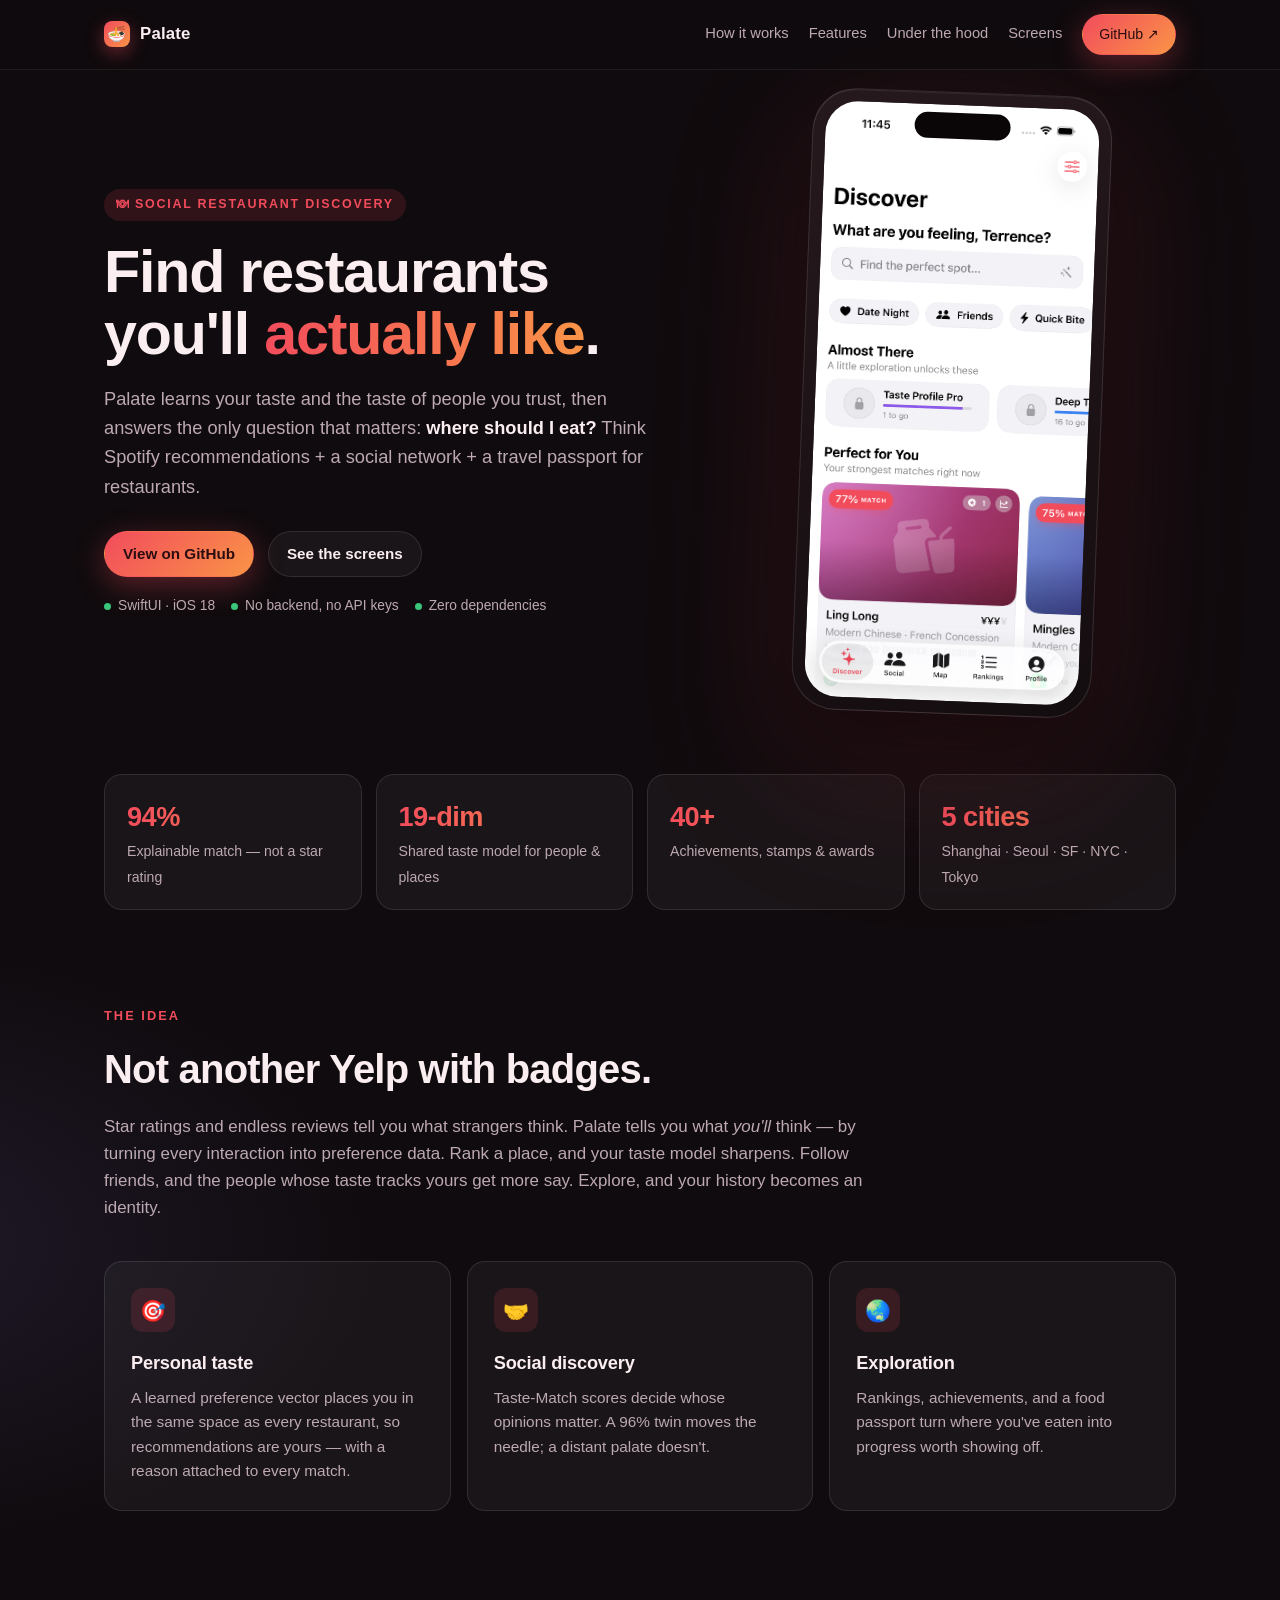
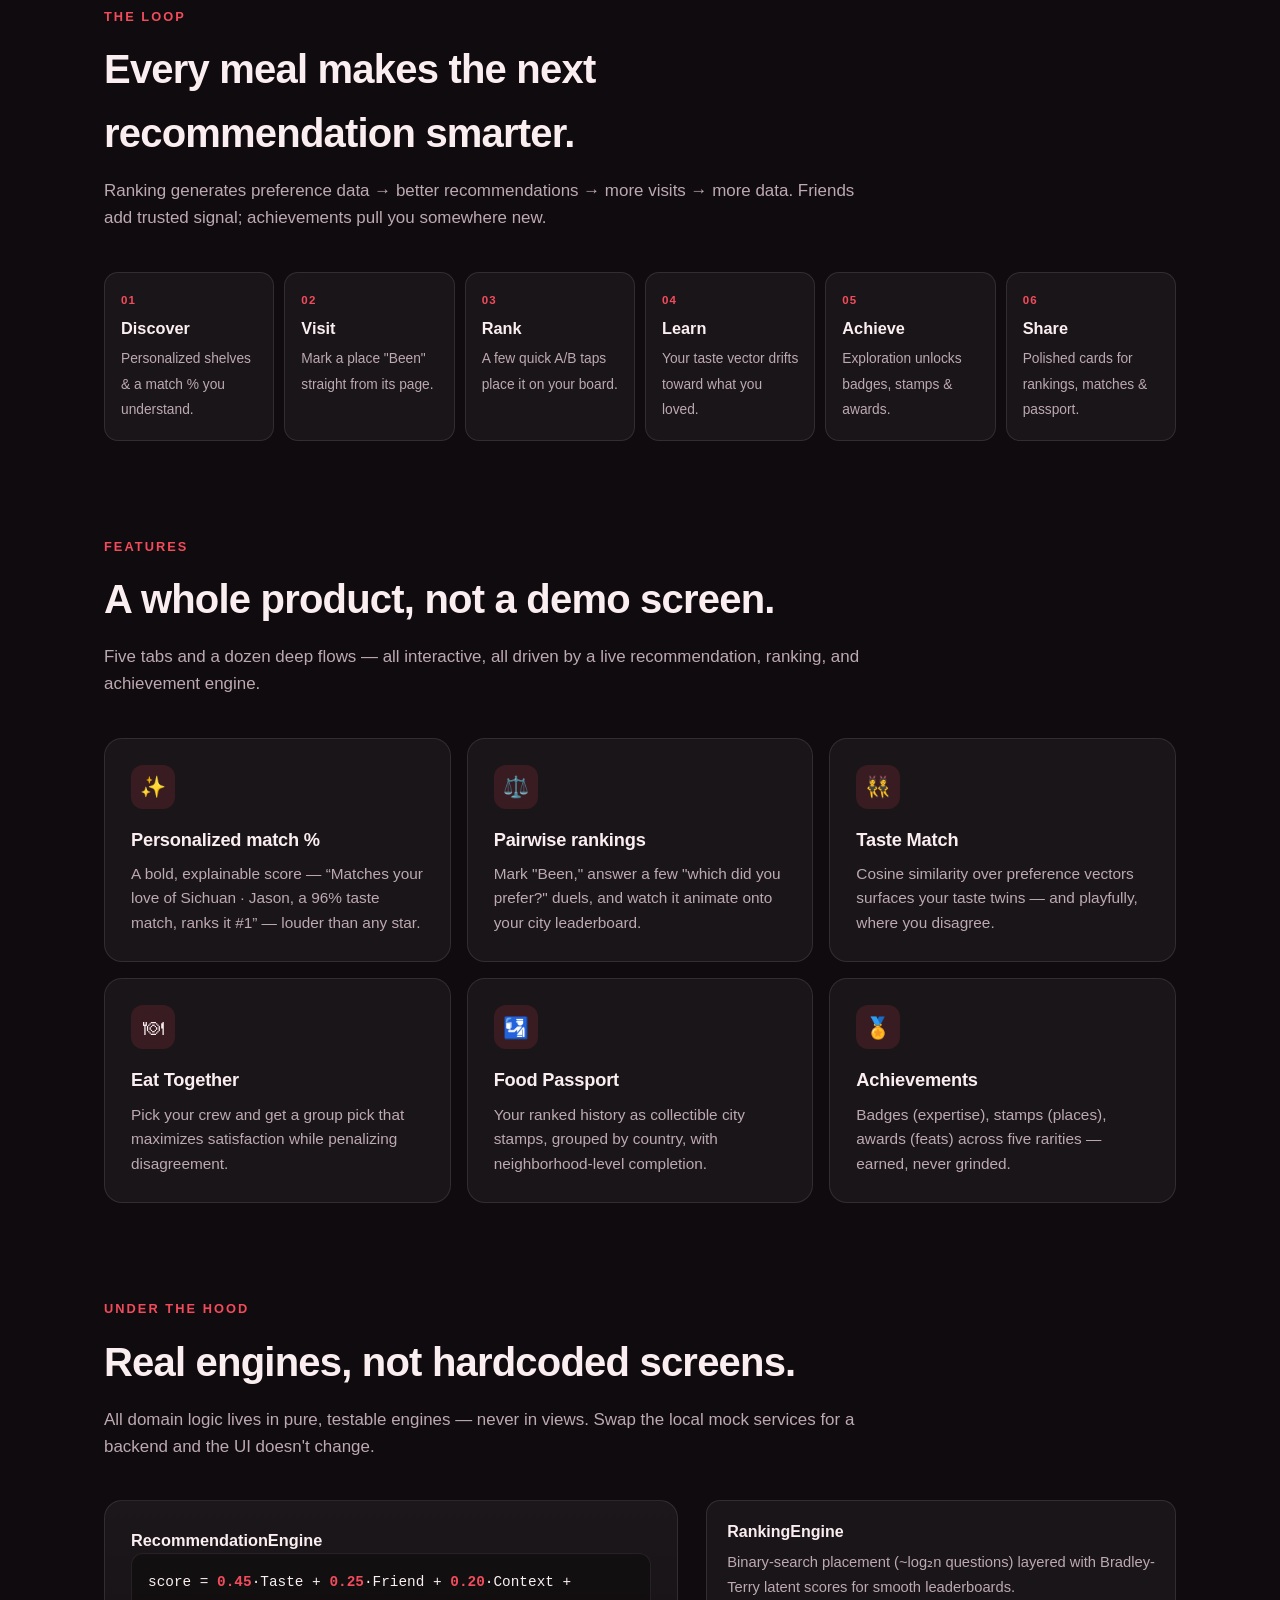
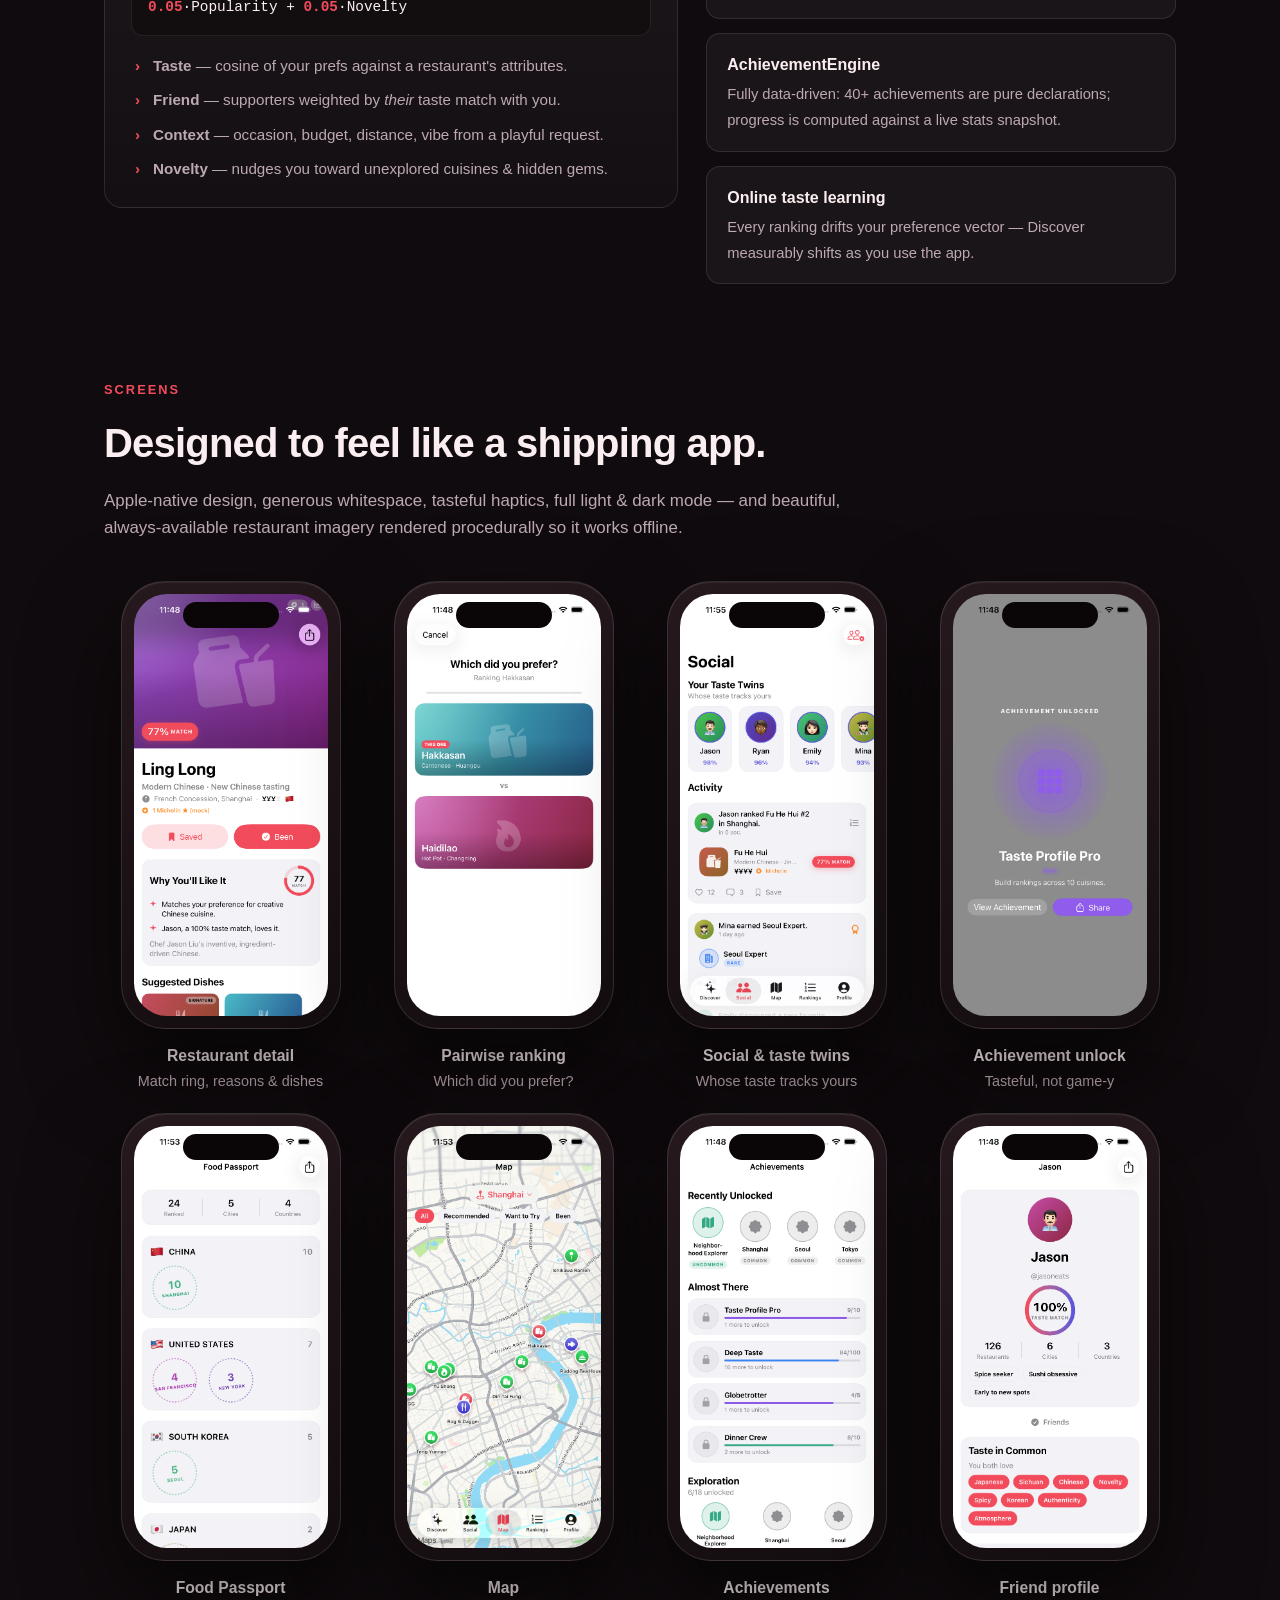
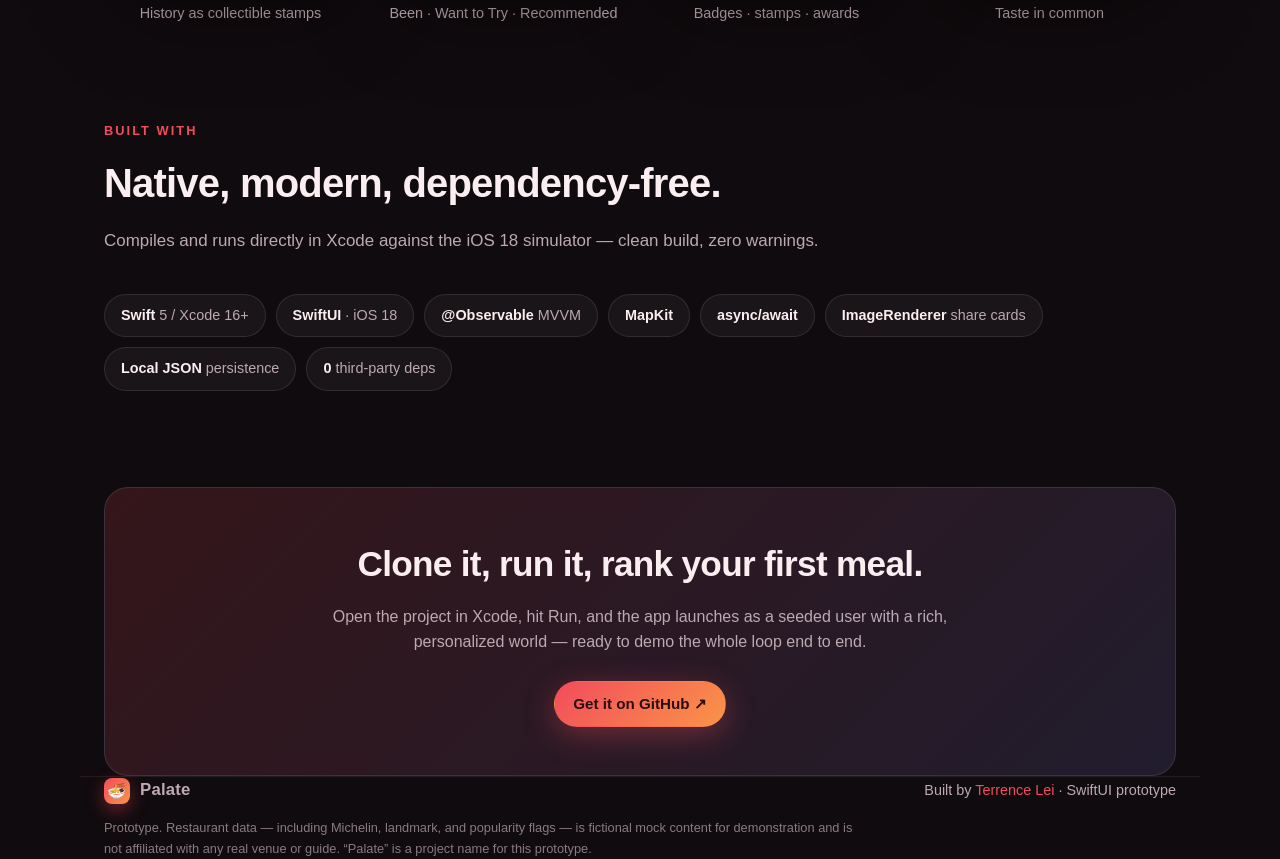
==== docs/index.html @ 813391b5 "Palate — social restaurant discovery prototype (SwiftUI, iOS 18) Personalized match %, pairwise rank" ====
<!DOCTYPE html>
<html lang="en">
<head>
<meta charset="utf-8">
<meta name="viewport" content="width=device-width, initial-scale=1">
<title>Palate — find restaurants you'll actually like</title>
<meta name="description" content="A social restaurant-discovery app that learns your taste. Personalized match %, pairwise rankings, taste-matching between friends, group recommendations, achievements, and a food passport. SwiftUI, iOS 18, no backend.">
<meta property="og:title" content="Palate — find restaurants you'll actually like">
<meta property="og:description" content="Spotify recommendations + a social network + a travel passport for restaurants. Personalized match %, pairwise rankings, taste-match, and a food passport. SwiftUI · iOS 18.">
<meta property="og:type" content="website">
<meta property="og:image" content="https://terrencelei.github.io/Palate/assets/screens/discover.png">
<meta name="twitter:card" content="summary_large_image">
<link rel="icon" href="data:image/svg+xml,<svg xmlns='http://www.w3.org/2000/svg' viewBox='0 0 100 100'><text y='.9em' font-size='90'>🍜</text></svg>">
<style>
  :root{
    --bg:#100b0e;
    --bg2:#181017;
    --panel:rgba(255,255,255,.045);
    --panel-edge:rgba(255,255,255,.10);
    --ink:#fbeef0;
    --muted:#bda9b1;
    --coral:#f24c5c;
    --coral-soft:rgba(242,76,92,.14);
    --saffron:#fa9447;
    --indigo:#8b88f2;
    --green:#3ac57a;
    --radius:18px;
    --maxw:1120px;
    --nav-clearance:92px;
    --hero-top-gap:150px;
  }
  *{box-sizing:border-box;margin:0;padding:0}
  html{scroll-behavior:smooth}
  body{
    font-family:-apple-system,BlinkMacSystemFont,"Segoe UI",Roboto,Inter,Helvetica,Arial,sans-serif;
    background:
      radial-gradient(1100px 520px at 78% -12%, rgba(242,76,92,.14), transparent 60%),
      radial-gradient(900px 520px at -12% 22%, rgba(139,136,242,.12), transparent 60%),
      var(--bg);
    color:var(--ink);
    line-height:1.6;
    padding-top:var(--nav-clearance);
    -webkit-font-smoothing:antialiased;
  }
  a{color:inherit;text-decoration:none}
  .wrap{max-width:var(--maxw);margin:0 auto;padding:0 24px}

  /* ── nav ─────────────────────────────────────────── */
  nav{
    position:fixed;top:0;left:0;right:0;z-index:100;
    background:rgba(16,11,14,.66);
    backdrop-filter:blur(14px);-webkit-backdrop-filter:blur(14px);
    border-bottom:1px solid rgba(255,255,255,.07);
  }
  .nav-inner{max-width:var(--maxw);margin:0 auto;padding:14px 24px;display:flex;align-items:center;gap:22px}
  .logo{font-weight:800;letter-spacing:.2px;display:flex;align-items:center;gap:10px;font-size:1.05rem}
  .logo .mark{width:26px;height:26px;border-radius:8px;display:grid;place-items:center;
    background:linear-gradient(135deg,var(--coral),var(--saffron));box-shadow:0 6px 18px rgba(242,76,92,.4);font-size:.95rem}
  .nav-links{display:flex;gap:20px;margin-left:auto;align-items:center}
  .nav-links a{color:var(--muted);font-size:.92rem;font-weight:500;transition:color .2s}
  .nav-links a:hover{color:var(--ink)}
  .btn{
    display:inline-flex;align-items:center;gap:8px;
    padding:10px 18px;border-radius:999px;font-weight:600;font-size:.95rem;
    border:1px solid var(--panel-edge);transition:transform .15s ease, background .2s, border-color .2s;
  }
  .btn:hover{transform:translateY(-1px)}
  .btn.primary{background:linear-gradient(135deg,var(--coral),var(--saffron));color:#2a0d10;border-color:transparent;box-shadow:0 8px 30px rgba(242,76,92,.35)}
  .btn.ghost{background:var(--panel)}
  .btn.ghost:hover{border-color:rgba(255,255,255,.24)}
  .nav-links .btn{padding:8px 16px;font-size:.88rem}
  @media(max-width:720px){.nav-links a.hide-sm{display:none}}

  /* ── hero ────────────────────────────────────────── */
  header{padding:var(--hero-top-gap) 0 30px}
  .hero{display:grid;grid-template-columns:1.05fr .82fr;gap:52px;align-items:center}
  .eyebrow{display:inline-flex;align-items:center;gap:8px;color:var(--coral);font-weight:700;
    font-size:.78rem;letter-spacing:.14em;text-transform:uppercase;
    background:var(--coral-soft);padding:6px 12px;border-radius:999px}
  h1{font-size:clamp(2.3rem,5.2vw,3.7rem);line-height:1.06;letter-spacing:-.02em;margin:20px 0 18px;font-weight:800}
  h1 .grad{background:linear-gradient(90deg,var(--coral),var(--saffron));-webkit-background-clip:text;background-clip:text;color:transparent}
  .lede{color:var(--muted);font-size:1.14rem;max-width:34em}
  .lede b{color:var(--ink);font-weight:600}
  .hero-cta{display:flex;gap:14px;margin-top:30px;flex-wrap:wrap}
  .hero-note{margin-top:18px;color:var(--muted);font-size:.86rem;display:flex;gap:16px;flex-wrap:wrap}
  .hero-note span{display:inline-flex;align-items:center;gap:7px}
  .hero-note i{width:7px;height:7px;border-radius:50%;background:var(--green);display:inline-block}

  /* ── device frame ────────────────────────────────── */
  .device{
    position:relative;width:100%;max-width:300px;margin:0 auto;
    border-radius:44px;padding:12px;
    background:linear-gradient(160deg,#26191d,#140d10);
    border:1px solid rgba(255,255,255,.12);
    box-shadow:0 40px 90px rgba(0,0,0,.55), inset 0 1px 0 rgba(255,255,255,.06);
  }
  .device::before{content:"";position:absolute;top:20px;left:50%;transform:translateX(-50%);
    width:96px;height:26px;background:#0a0608;border-radius:999px;z-index:3}
  .device img{display:block;width:100%;border-radius:33px}
  .device.tilt{transform:rotate(2.2deg)}
  .hero-device{filter:drop-shadow(0 30px 60px rgba(242,76,92,.18))}

  /* ── stats strip ─────────────────────────────────── */
  .stats{margin:60px 0 0}
  .stats-grid{display:grid;grid-template-columns:repeat(auto-fit,minmax(190px,1fr));gap:14px}
  .stat{background:var(--panel);border:1px solid var(--panel-edge);border-radius:var(--radius);padding:20px 22px}
  .stat b{display:block;font-size:1.7rem;letter-spacing:-.02em;
    background:linear-gradient(90deg,var(--coral),var(--saffron));-webkit-background-clip:text;background-clip:text;color:transparent}
  .stat span{color:var(--muted);font-size:.88rem}

  /* ── sections ────────────────────────────────────── */
  section{padding:96px 0 0;scroll-margin-top:calc(var(--nav-clearance) + 16px)}
  .sec-head{max-width:48em;margin-bottom:40px}
  .sec-head .tag{color:var(--coral);font-weight:700;font-size:.8rem;letter-spacing:.16em;text-transform:uppercase}
  .sec-head h2{font-size:clamp(1.7rem,3.4vw,2.5rem);letter-spacing:-.02em;margin:10px 0 12px;font-weight:800}
  .sec-head p{color:var(--muted);font-size:1.06rem}

  .cards{display:grid;grid-template-columns:repeat(3,1fr);gap:16px}
  .card{background:var(--panel);border:1px solid var(--panel-edge);border-radius:var(--radius);
    padding:26px;transition:transform .2s ease,border-color .2s}
  .card:hover{transform:translateY(-3px);border-color:rgba(242,76,92,.38)}
  .card .ic{width:44px;height:44px;border-radius:12px;display:grid;place-items:center;font-size:1.3rem;
    background:var(--coral-soft);margin-bottom:16px}
  .card h3{font-size:1.14rem;margin-bottom:8px;letter-spacing:-.01em}
  .card p{color:var(--muted);font-size:.96rem}
  @media(max-width:860px){.cards{grid-template-columns:1fr}}

  /* ── loop / how it works ─────────────────────────── */
  .loop{display:flex;flex-wrap:wrap;gap:10px;align-items:stretch}
  .loop-step{flex:1 1 140px;background:var(--panel);border:1px solid var(--panel-edge);
    border-radius:14px;padding:18px 16px;position:relative}
  .loop-step .n{font-size:.72rem;color:var(--coral);font-weight:800;letter-spacing:.1em}
  .loop-step b{display:block;margin:6px 0 4px;font-size:1.02rem}
  .loop-step span{color:var(--muted);font-size:.86rem}

  /* ── engine explainer ────────────────────────────── */
  .engine{display:grid;grid-template-columns:1.1fr .9fr;gap:28px;align-items:start}
  @media(max-width:860px){.engine{grid-template-columns:1fr}}
  .formula{background:linear-gradient(180deg,rgba(255,255,255,.05),rgba(255,255,255,.02));
    border:1px solid var(--panel-edge);border-radius:var(--radius);padding:26px;font-size:1.02rem}
  .formula code{display:block;font-family:ui-monospace,SFMono-Regular,Menlo,monospace;
    color:var(--ink);background:rgba(0,0,0,.28);border:1px solid rgba(255,255,255,.08);
    border-radius:12px;padding:16px;line-height:1.7;font-size:.9rem;overflow-x:auto}
  .formula code .w{color:var(--coral);font-weight:700}
  .formula ul{list-style:none;margin-top:18px;display:grid;gap:10px}
  .formula li{color:var(--muted);font-size:.95rem;padding-left:22px;position:relative}
  .formula li::before{content:"›";position:absolute;left:4px;color:var(--coral);font-weight:800}
  .engine-side{display:grid;gap:14px}
  .mini{background:var(--panel);border:1px solid var(--panel-edge);border-radius:14px;padding:18px 20px}
  .mini b{display:block;margin-bottom:4px}
  .mini span{color:var(--muted);font-size:.92rem}

  /* ── screens gallery ─────────────────────────────── */
  .gallery{display:grid;grid-template-columns:repeat(4,1fr);gap:20px}
  @media(max-width:980px){.gallery{grid-template-columns:repeat(2,1fr)}}
  @media(max-width:520px){.gallery{grid-template-columns:1fr}}
  .shot{text-align:center}
  .shot .device{max-width:220px}
  .shot p{margin-top:14px;color:var(--muted);font-size:.9rem}
  .shot p b{color:var(--ink);display:block;font-size:.98rem;margin-bottom:2px}

  /* ── tech strip ──────────────────────────────────── */
  .tech{display:flex;flex-wrap:wrap;gap:10px;margin-top:8px}
  .chip{background:var(--panel);border:1px solid var(--panel-edge);border-radius:999px;
    padding:9px 16px;font-size:.9rem;color:var(--muted)}
  .chip b{color:var(--ink);font-weight:600}

  /* ── cta band ────────────────────────────────────── */
  .band{margin:96px 0 0;background:linear-gradient(135deg,rgba(242,76,92,.16),rgba(139,136,242,.14));
    border:1px solid var(--panel-edge);border-radius:24px;padding:48px 40px;text-align:center}
  .band h2{font-size:clamp(1.6rem,3vw,2.2rem);letter-spacing:-.02em;margin-bottom:12px}
  .band p{color:var(--muted);max-width:40em;margin:0 auto 26px}

  footer{margin-top:80px;padding:40px 0 60px;border-top:1px solid rgba(255,255,255,.07);color:var(--muted);font-size:.9rem}
  .foot-inner{display:flex;justify-content:space-between;gap:20px;flex-wrap:wrap;align-items:center}
  .disclaimer{margin-top:14px;font-size:.8rem;color:#8a7a81;max-width:60em}

  @media(max-width:860px){
    .hero{grid-template-columns:1fr;gap:36px}
    .hero-device{order:-1}
    :root{--hero-top-gap:120px}
  }
</style>
</head>
<body>

<nav>
  <div class="nav-inner">
    <div class="logo"><span class="mark">🍜</span> Palate</div>
    <div class="nav-links">
      <a href="#how" class="hide-sm">How it works</a>
      <a href="#features" class="hide-sm">Features</a>
      <a href="#engine" class="hide-sm">Under the hood</a>
      <a href="#screens" class="hide-sm">Screens</a>
      <a class="btn primary" href="https://github.com/terrencelei/Palate">GitHub ↗</a>
    </div>
  </div>
</nav>

<header class="wrap">
  <div class="hero">
    <div>
      <span class="eyebrow">🍽 Social restaurant discovery</span>
      <h1>Find restaurants you'll <span class="grad">actually like</span>.</h1>
      <p class="lede">Palate learns your taste and the taste of people you trust, then answers the only question that matters: <b>where should I eat?</b> Think Spotify recommendations + a social network + a travel passport for restaurants.</p>
      <div class="hero-cta">
        <a class="btn primary" href="https://github.com/terrencelei/Palate">View on GitHub</a>
        <a class="btn ghost" href="#screens">See the screens</a>
      </div>
      <div class="hero-note">
        <span><i></i> SwiftUI · iOS 18</span>
        <span><i></i> No backend, no API keys</span>
        <span><i></i> Zero dependencies</span>
      </div>
    </div>
    <div class="hero-device">
      <div class="device tilt"><img src="assets/screens/discover.png" alt="Palate Discover screen showing personalized restaurant recommendations with match percentages"></div>
    </div>
  </div>

  <div class="stats">
    <div class="stats-grid">
      <div class="stat"><b>94%</b><span>Explainable match — not a star rating</span></div>
      <div class="stat"><b>19-dim</b><span>Shared taste model for people &amp; places</span></div>
      <div class="stat"><b>40+</b><span>Achievements, stamps &amp; awards</span></div>
      <div class="stat"><b>5 cities</b><span>Shanghai · Seoul · SF · NYC · Tokyo</span></div>
    </div>
  </div>
</header>

<main class="wrap">

  <!-- PROBLEM -->
  <section id="idea">
    <div class="sec-head">
      <div class="tag">The idea</div>
      <h2>Not another Yelp with badges.</h2>
      <p>Star ratings and endless reviews tell you what strangers think. Palate tells you what <em>you'll</em> think — by turning every interaction into preference data. Rank a place, and your taste model sharpens. Follow friends, and the people whose taste tracks yours get more say. Explore, and your history becomes an identity.</p>
    </div>
    <div class="cards">
      <div class="card">
        <div class="ic">🎯</div><h3>Personal taste</h3>
        <p>A learned preference vector places you in the same space as every restaurant, so recommendations are yours — with a reason attached to every match.</p>
      </div>
      <div class="card">
        <div class="ic">🤝</div><h3>Social discovery</h3>
        <p>Taste-Match scores decide whose opinions matter. A 96% twin moves the needle; a distant palate doesn't.</p>
      </div>
      <div class="card">
        <div class="ic">🌏</div><h3>Exploration</h3>
        <p>Rankings, achievements, and a food passport turn where you've eaten into progress worth showing off.</p>
      </div>
    </div>
  </section>

  <!-- HOW IT WORKS -->
  <section id="how">
    <div class="sec-head">
      <div class="tag">The loop</div>
      <h2>Every meal makes the next recommendation smarter.</h2>
      <p>Ranking generates preference data → better recommendations → more visits → more data. Friends add trusted signal; achievements pull you somewhere new.</p>
    </div>
    <div class="loop">
      <div class="loop-step"><div class="n">01</div><b>Discover</b><span>Personalized shelves &amp; a match % you understand.</span></div>
      <div class="loop-step"><div class="n">02</div><b>Visit</b><span>Mark a place "Been" straight from its page.</span></div>
      <div class="loop-step"><div class="n">03</div><b>Rank</b><span>A few quick A/B taps place it on your board.</span></div>
      <div class="loop-step"><div class="n">04</div><b>Learn</b><span>Your taste vector drifts toward what you loved.</span></div>
      <div class="loop-step"><div class="n">05</div><b>Achieve</b><span>Exploration unlocks badges, stamps &amp; awards.</span></div>
      <div class="loop-step"><div class="n">06</div><b>Share</b><span>Polished cards for rankings, matches &amp; passport.</span></div>
    </div>
  </section>

  <!-- FEATURES -->
  <section id="features">
    <div class="sec-head">
      <div class="tag">Features</div>
      <h2>A whole product, not a demo screen.</h2>
      <p>Five tabs and a dozen deep flows — all interactive, all driven by a live recommendation, ranking, and achievement engine.</p>
    </div>
    <div class="cards">
      <div class="card"><div class="ic">✨</div><h3>Personalized match %</h3><p>A bold, explainable score — “Matches your love of Sichuan · Jason, a 96% taste match, ranks it #1” — louder than any star.</p></div>
      <div class="card"><div class="ic">⚖️</div><h3>Pairwise rankings</h3><p>Mark "Been," answer a few "which did you prefer?" duels, and watch it animate onto your city leaderboard.</p></div>
      <div class="card"><div class="ic">👯</div><h3>Taste Match</h3><p>Cosine similarity over preference vectors surfaces your taste twins — and playfully, where you disagree.</p></div>
      <div class="card"><div class="ic">🍽</div><h3>Eat Together</h3><p>Pick your crew and get a group pick that maximizes satisfaction while penalizing disagreement.</p></div>
      <div class="card"><div class="ic">🛂</div><h3>Food Passport</h3><p>Your ranked history as collectible city stamps, grouped by country, with neighborhood-level completion.</p></div>
      <div class="card"><div class="ic">🏅</div><h3>Achievements</h3><p>Badges (expertise), stamps (places), awards (feats) across five rarities — earned, never grinded.</p></div>
    </div>
  </section>

  <!-- ENGINE -->
  <section id="engine">
    <div class="sec-head">
      <div class="tag">Under the hood</div>
      <h2>Real engines, not hardcoded screens.</h2>
      <p>All domain logic lives in pure, testable engines — never in views. Swap the local mock services for a backend and the UI doesn't change.</p>
    </div>
    <div class="engine">
      <div class="formula">
        <strong>RecommendationEngine</strong>
        <code>score = <span class="w">0.45</span>·Taste + <span class="w">0.25</span>·Friend
      + <span class="w">0.20</span>·Context + <span class="w">0.05</span>·Popularity
      + <span class="w">0.05</span>·Novelty</code>
        <ul>
          <li><b>Taste</b> — cosine of your prefs against a restaurant's attributes.</li>
          <li><b>Friend</b> — supporters weighted by <em>their</em> taste match with you.</li>
          <li><b>Context</b> — occasion, budget, distance, vibe from a playful request.</li>
          <li><b>Novelty</b> — nudges you toward unexplored cuisines &amp; hidden gems.</li>
        </ul>
      </div>
      <div class="engine-side">
        <div class="mini"><b>RankingEngine</b><span>Binary-search placement (~log₂n questions) layered with Bradley-Terry latent scores for smooth leaderboards.</span></div>
        <div class="mini"><b>AchievementEngine</b><span>Fully data-driven: 40+ achievements are pure declarations; progress is computed against a live stats snapshot.</span></div>
        <div class="mini"><b>Online taste learning</b><span>Every ranking drifts your preference vector — Discover measurably shifts as you use the app.</span></div>
      </div>
    </div>
  </section>

  <!-- SCREENS -->
  <section id="screens">
    <div class="sec-head">
      <div class="tag">Screens</div>
      <h2>Designed to feel like a shipping app.</h2>
      <p>Apple-native design, generous whitespace, tasteful haptics, full light &amp; dark mode — and beautiful, always-available restaurant imagery rendered procedurally so it works offline.</p>
    </div>
    <div class="gallery">
      <div class="shot"><div class="device"><img src="assets/screens/detail.png" alt="Restaurant detail page"></div><p><b>Restaurant detail</b>Match ring, reasons &amp; dishes</p></div>
      <div class="shot"><div class="device"><img src="assets/screens/ranking.png" alt="Pairwise ranking flow"></div><p><b>Pairwise ranking</b>Which did you prefer?</p></div>
      <div class="shot"><div class="device"><img src="assets/screens/social.png" alt="Social feed with taste twins"></div><p><b>Social &amp; taste twins</b>Whose taste tracks yours</p></div>
      <div class="shot"><div class="device"><img src="assets/screens/unlock.png" alt="Achievement unlock celebration"></div><p><b>Achievement unlock</b>Tasteful, not game-y</p></div>
      <div class="shot"><div class="device"><img src="assets/screens/passport.png" alt="Food passport"></div><p><b>Food Passport</b>History as collectible stamps</p></div>
      <div class="shot"><div class="device"><img src="assets/screens/map.png" alt="Map of restaurants"></div><p><b>Map</b>Been · Want to Try · Recommended</p></div>
      <div class="shot"><div class="device"><img src="assets/screens/achievements.png" alt="Achievements screen"></div><p><b>Achievements</b>Badges · stamps · awards</p></div>
      <div class="shot"><div class="device"><img src="assets/screens/friend.png" alt="Friend profile"></div><p><b>Friend profile</b>Taste in common</p></div>
    </div>
  </section>

  <!-- TECH -->
  <section id="tech">
    <div class="sec-head">
      <div class="tag">Built with</div>
      <h2>Native, modern, dependency-free.</h2>
      <p>Compiles and runs directly in Xcode against the iOS 18 simulator — clean build, zero warnings.</p>
    </div>
    <div class="tech">
      <span class="chip"><b>Swift</b> 5 / Xcode 16+</span>
      <span class="chip"><b>SwiftUI</b> · iOS 18</span>
      <span class="chip"><b>@Observable</b> MVVM</span>
      <span class="chip"><b>MapKit</b></span>
      <span class="chip"><b>async/await</b></span>
      <span class="chip"><b>ImageRenderer</b> share cards</span>
      <span class="chip"><b>Local JSON</b> persistence</span>
      <span class="chip"><b>0</b> third-party deps</span>
    </div>
  </section>

  <div class="band">
    <h2>Clone it, run it, rank your first meal.</h2>
    <p>Open the project in Xcode, hit Run, and the app launches as a seeded user with a rich, personalized world — ready to demo the whole loop end to end.</p>
    <a class="btn primary" href="https://github.com/terrencelei/Palate">Get it on GitHub ↗</a>
  </div>
</main>

<footer class="wrap">
  <div class="foot-inner">
    <div class="logo"><span class="mark">🍜</span> Palate</div>
    <div>Built by <a href="https://github.com/terrencelei" style="color:var(--coral)">Terrence Lei</a> · SwiftUI prototype</div>
  </div>
  <p class="disclaimer">Prototype. Restaurant data — including Michelin, landmark, and popularity flags — is fictional mock content for demonstration and is not affiliated with any real venue or guide. “Palate” is a project name for this prototype.</p>
</footer>

</body>
</html>
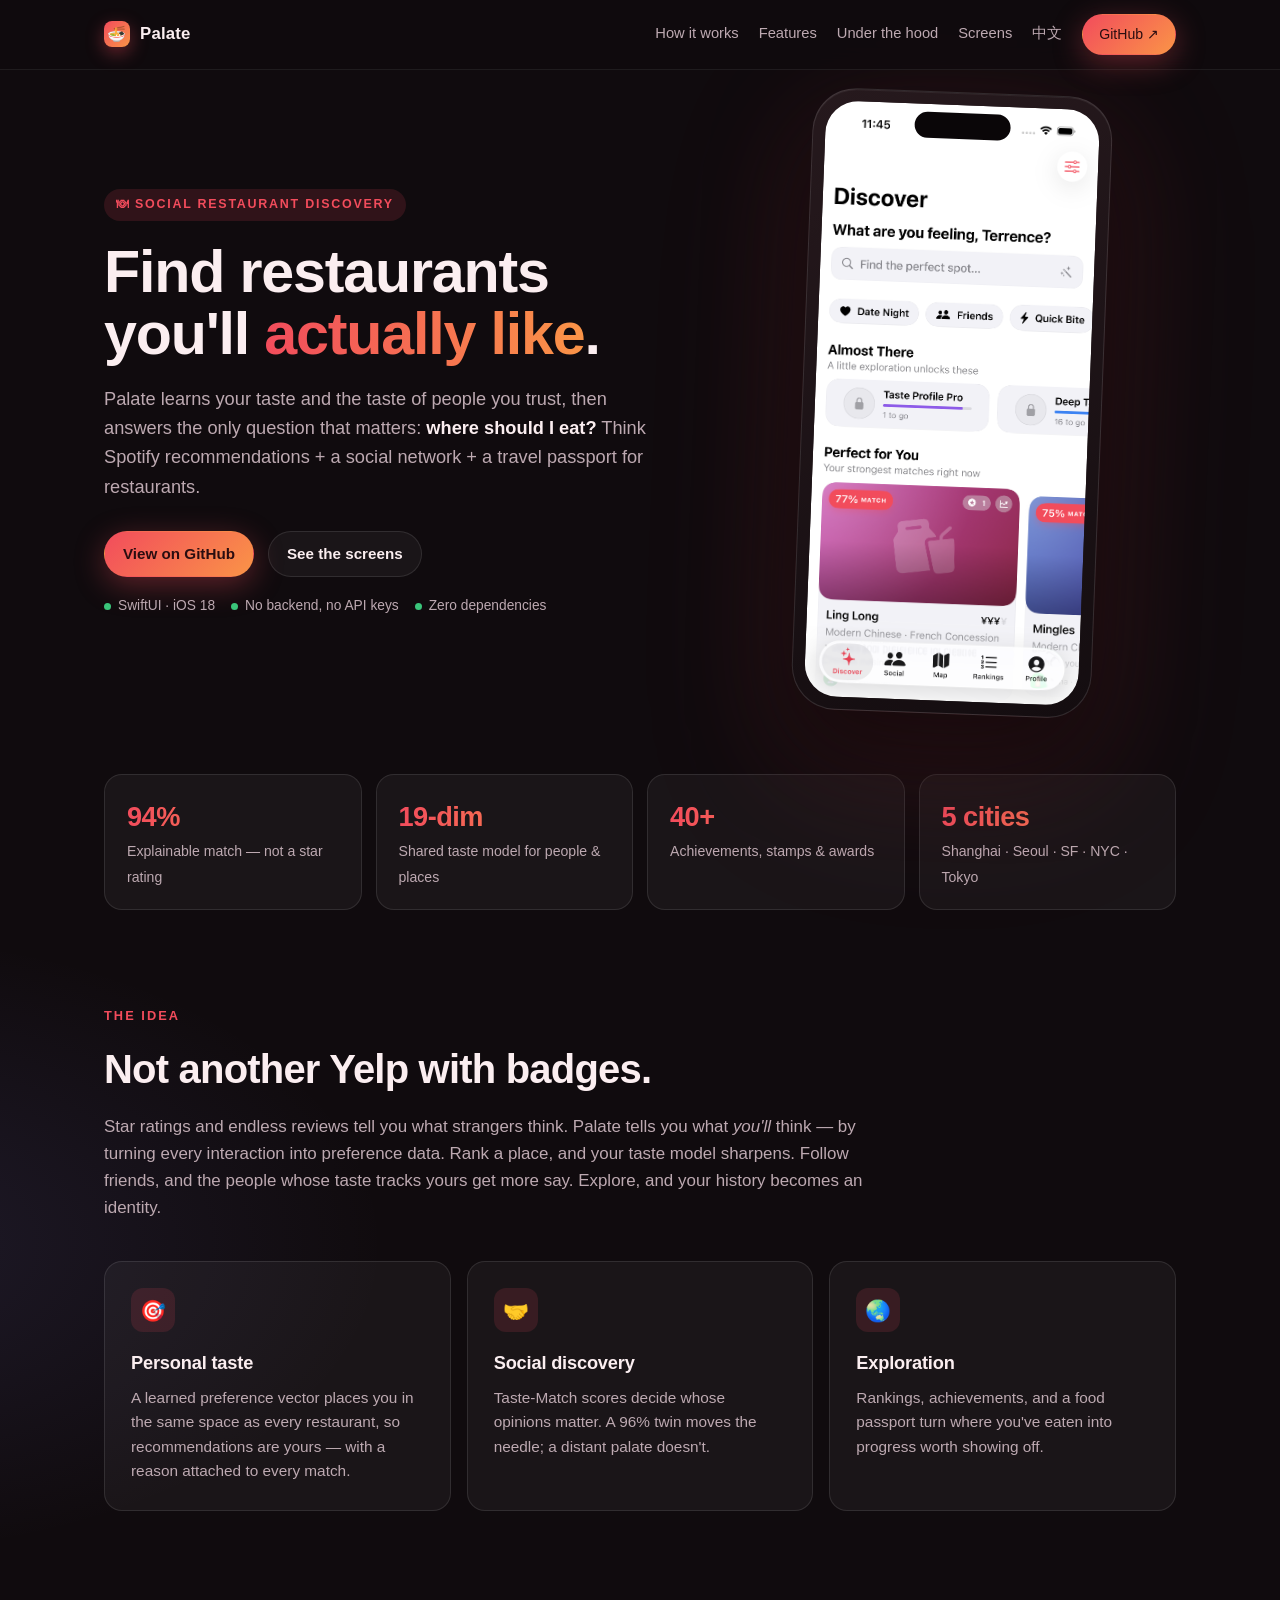
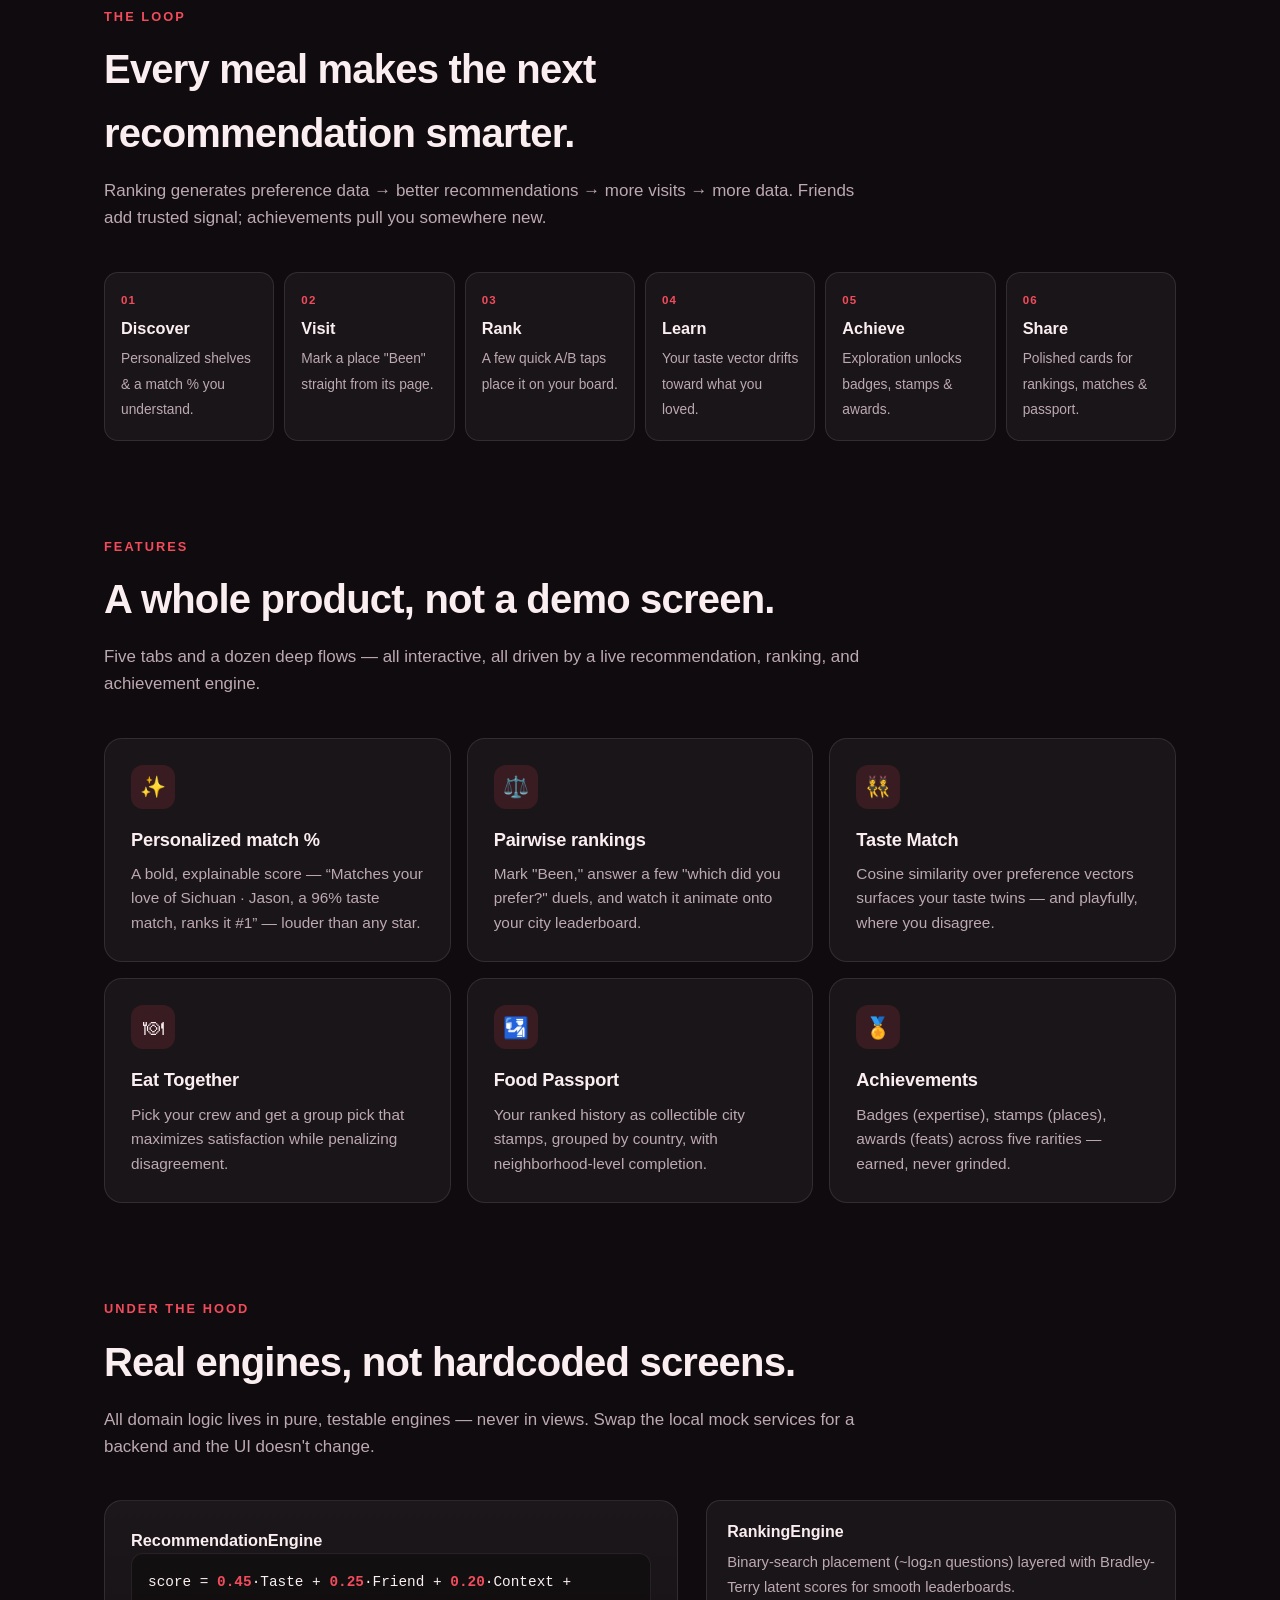
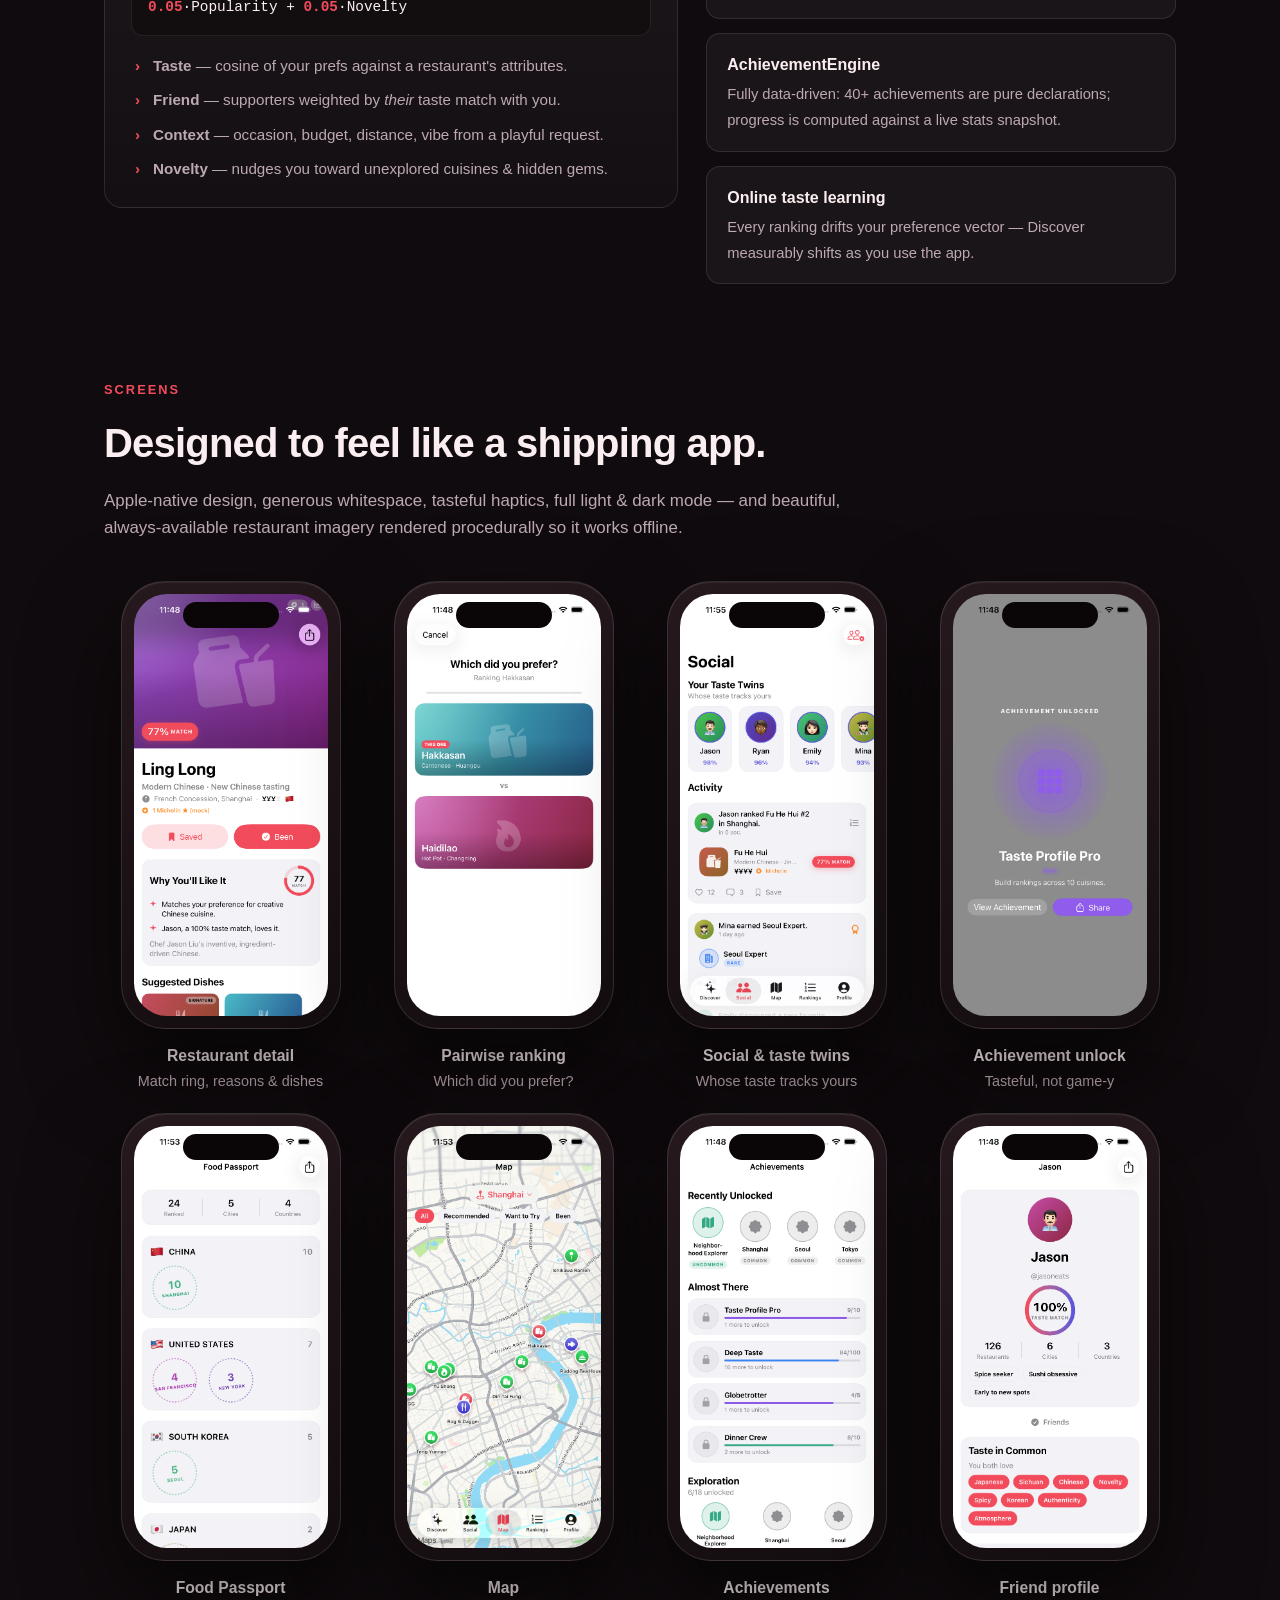
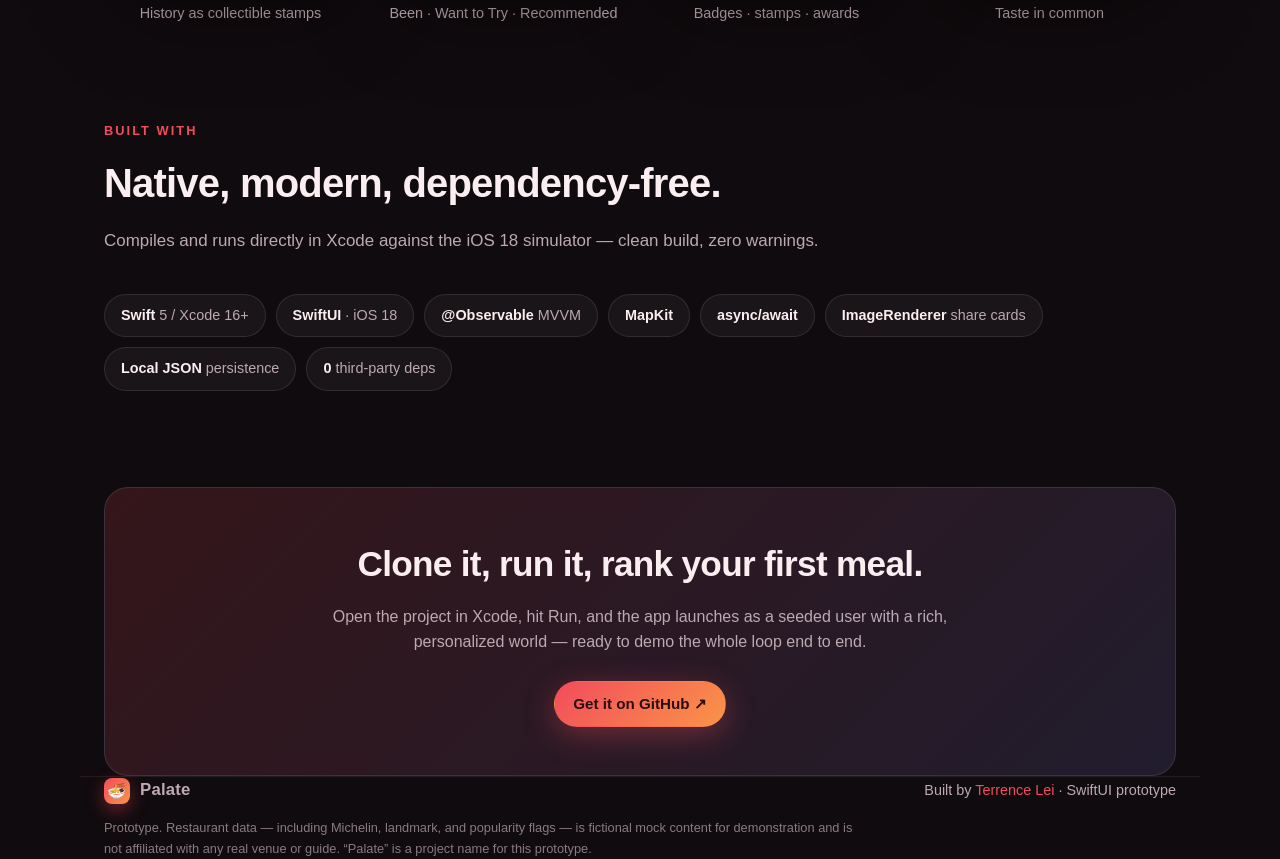
==== commit e1eda970: "Add Chinese-market concept site (对味) with super-app integration mockups - docs/zh/: fully localized " ====
--- a/docs/index.html
+++ b/docs/index.html
@@ -192,6 +192,7 @@
       <a href="#features" class="hide-sm">Features</a>
       <a href="#engine" class="hide-sm">Under the hood</a>
       <a href="#screens" class="hide-sm">Screens</a>
+      <a href="zh/">中文</a>
       <a class="btn primary" href="https://github.com/terrencelei/Palate">GitHub ↗</a>
     </div>
   </div>
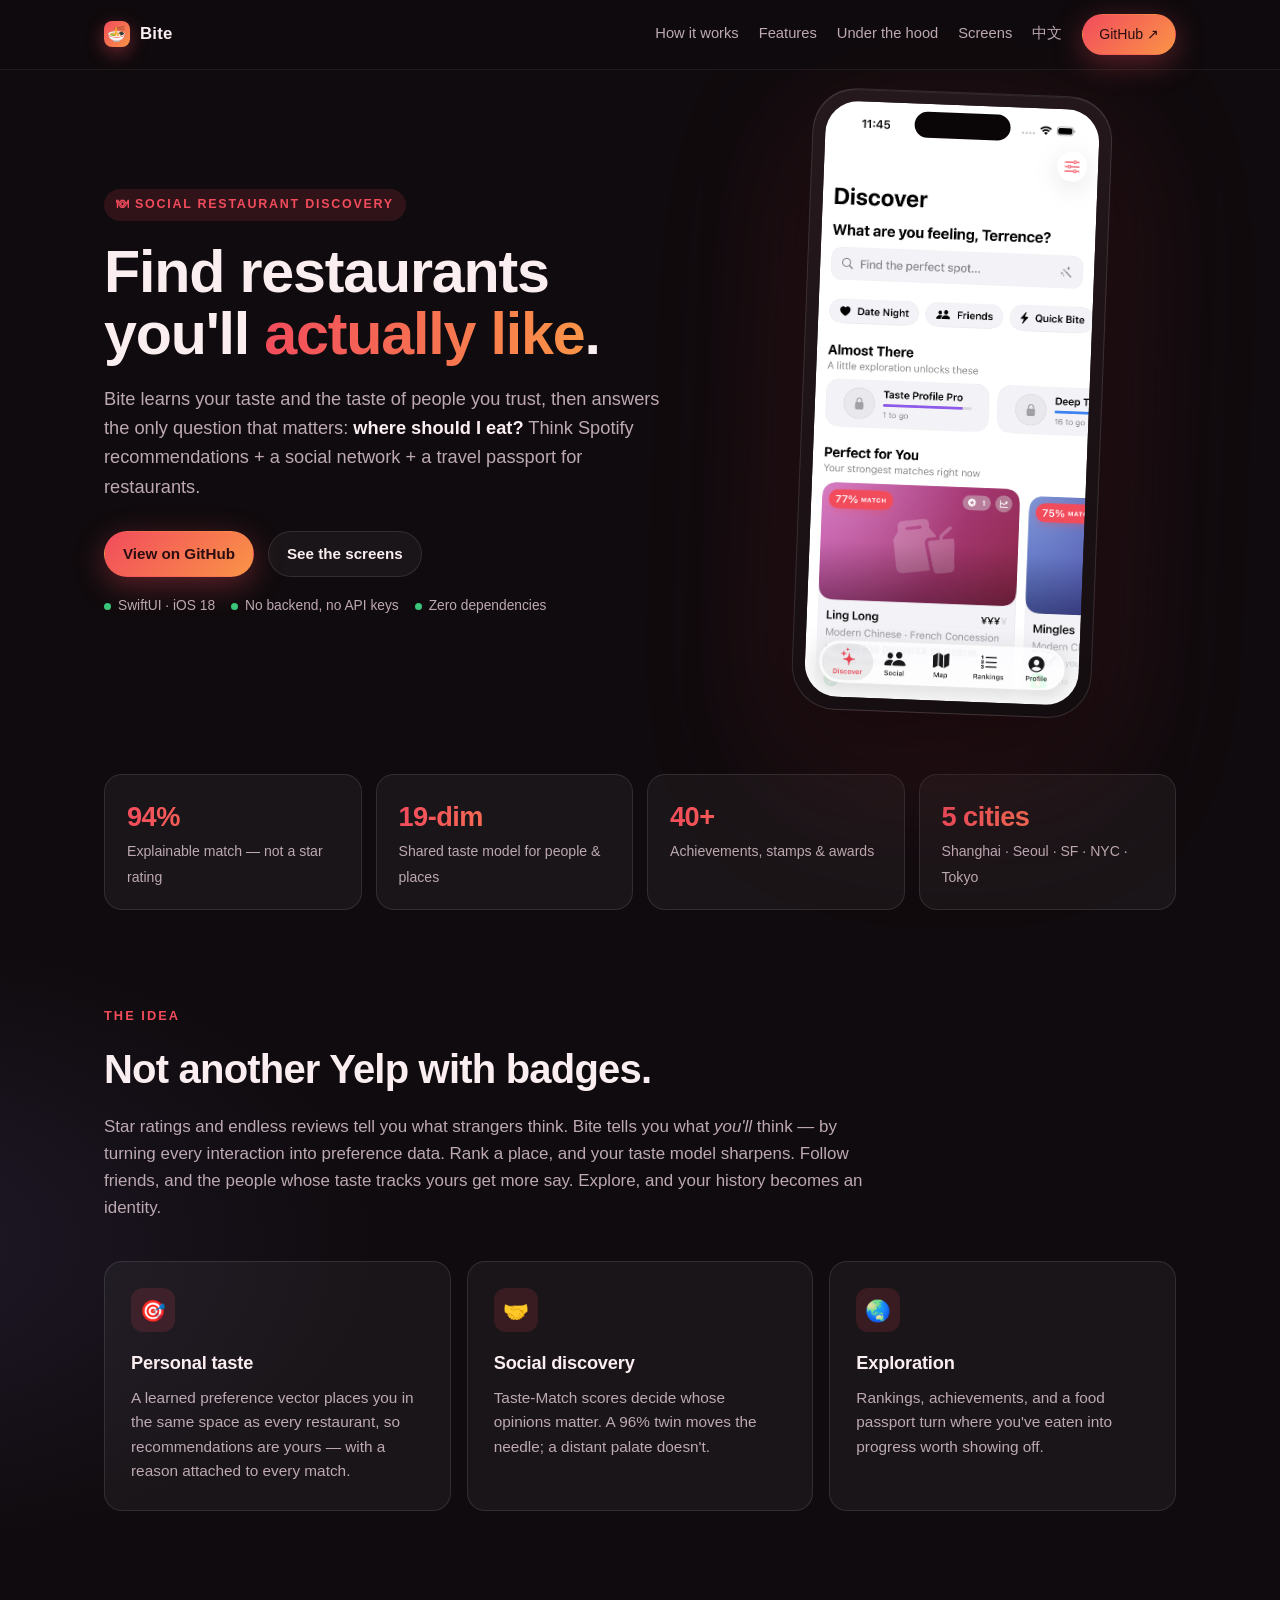
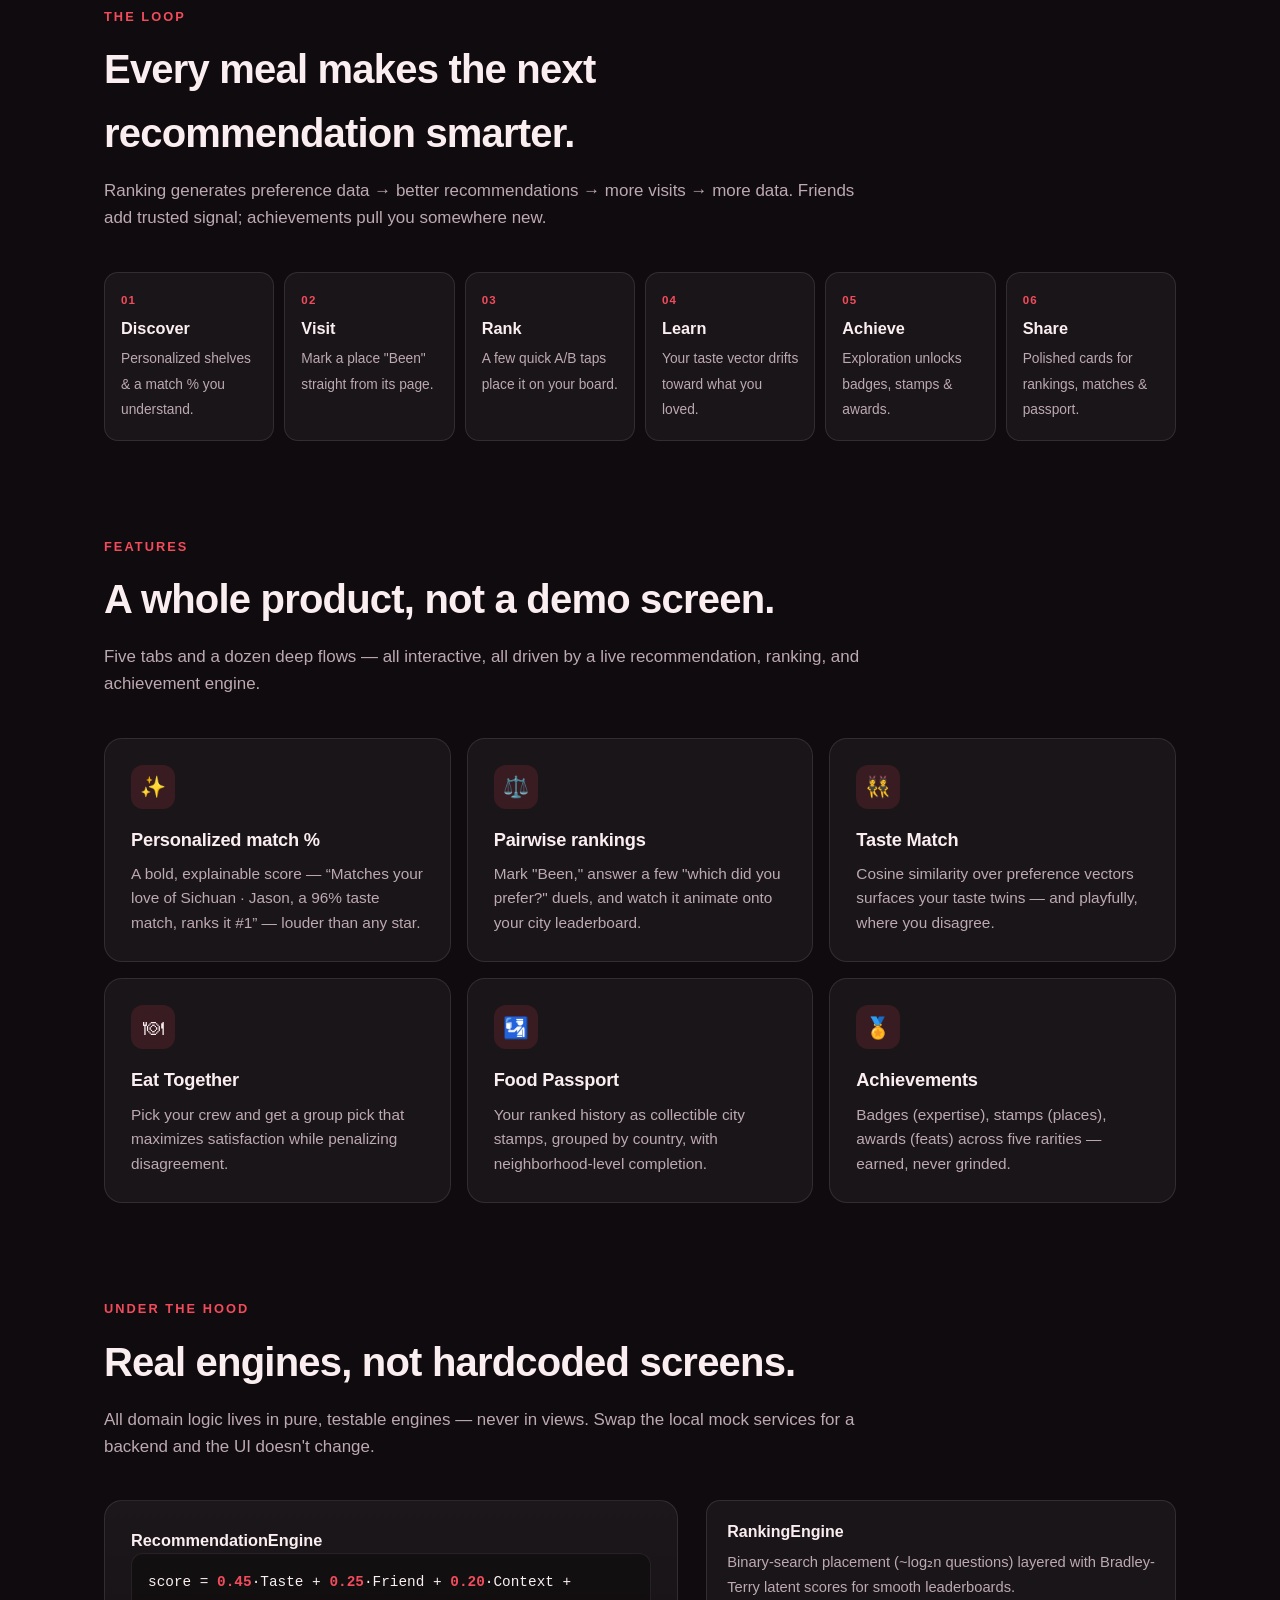
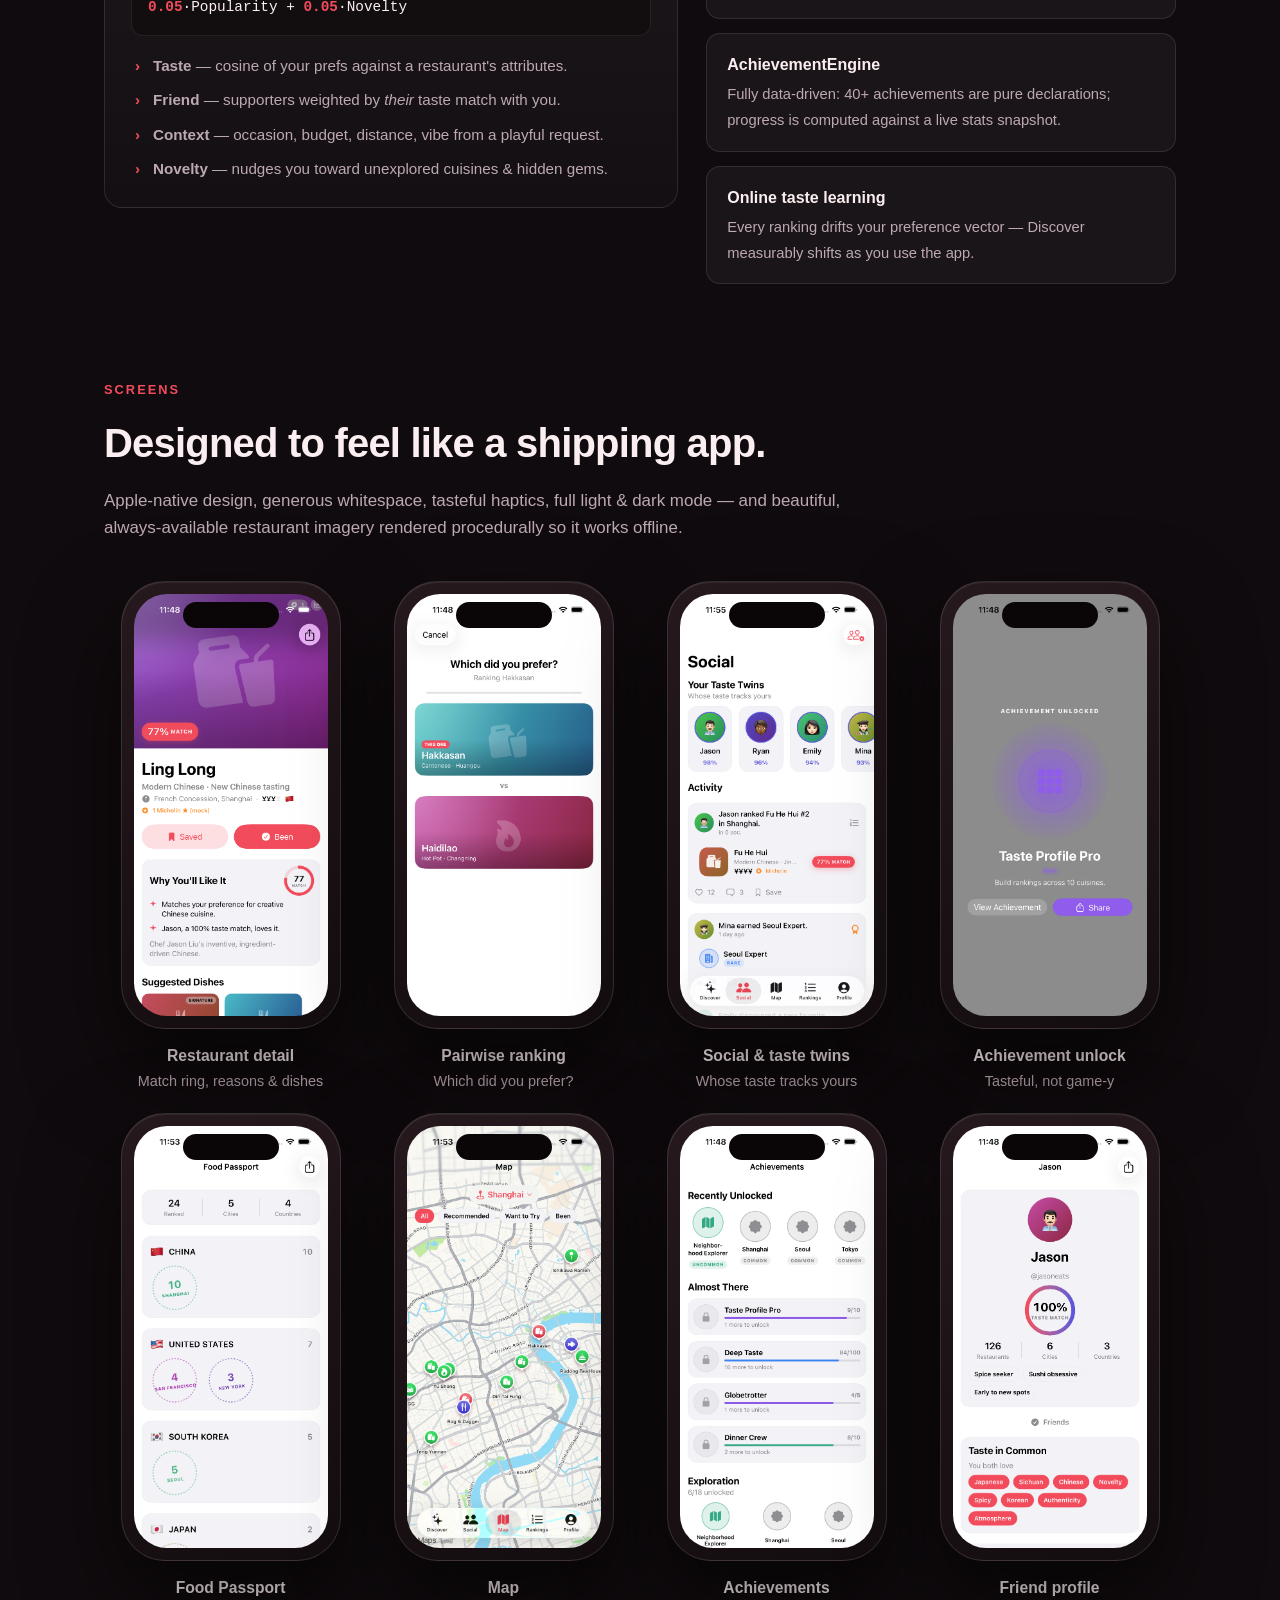
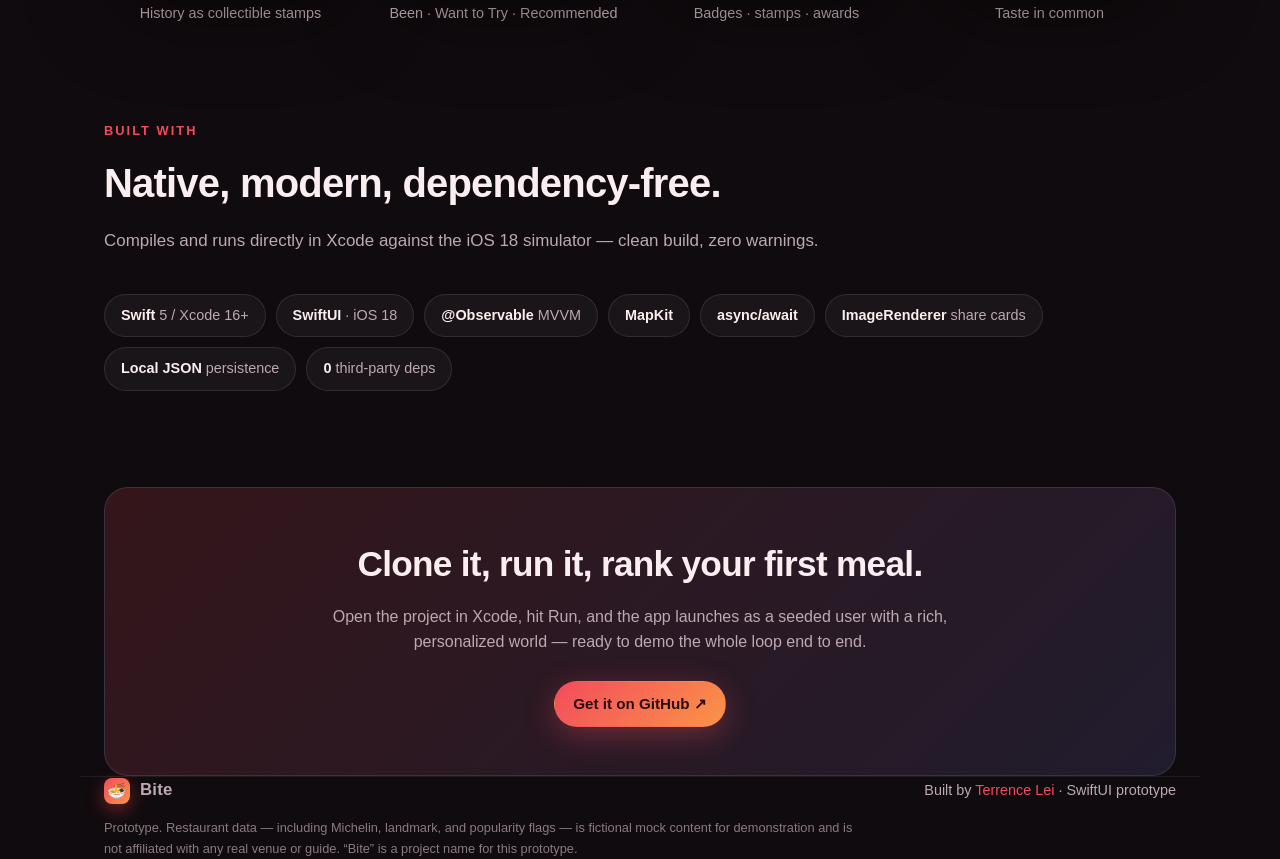
==== commit 22cc1e1d: "Rename Palate → Bite; add app icon - Renamed project, target, scheme, source folder, and app struct " ====
--- a/docs/index.html
+++ b/docs/index.html
@@ -3,12 +3,12 @@
 <head>
 <meta charset="utf-8">
 <meta name="viewport" content="width=device-width, initial-scale=1">
-<title>Palate — find restaurants you'll actually like</title>
+<title>Bite — find restaurants you'll actually like</title>
 <meta name="description" content="A social restaurant-discovery app that learns your taste. Personalized match %, pairwise rankings, taste-matching between friends, group recommendations, achievements, and a food passport. SwiftUI, iOS 18, no backend.">
-<meta property="og:title" content="Palate — find restaurants you'll actually like">
+<meta property="og:title" content="Bite — find restaurants you'll actually like">
 <meta property="og:description" content="Spotify recommendations + a social network + a travel passport for restaurants. Personalized match %, pairwise rankings, taste-match, and a food passport. SwiftUI · iOS 18.">
 <meta property="og:type" content="website">
-<meta property="og:image" content="https://terrencelei.github.io/Palate/assets/screens/discover.png">
+<meta property="og:image" content="https://terrencelei.github.io/Bite/assets/screens/discover.png">
 <meta name="twitter:card" content="summary_large_image">
 <link rel="icon" href="data:image/svg+xml,<svg xmlns='http://www.w3.org/2000/svg' viewBox='0 0 100 100'><text y='.9em' font-size='90'>🍜</text></svg>">
 <style>
@@ -186,14 +186,14 @@
 
 <nav>
   <div class="nav-inner">
-    <div class="logo"><span class="mark">🍜</span> Palate</div>
+    <div class="logo"><span class="mark">🍜</span> Bite</div>
     <div class="nav-links">
       <a href="#how" class="hide-sm">How it works</a>
       <a href="#features" class="hide-sm">Features</a>
       <a href="#engine" class="hide-sm">Under the hood</a>
       <a href="#screens" class="hide-sm">Screens</a>
       <a href="zh/">中文</a>
-      <a class="btn primary" href="https://github.com/terrencelei/Palate">GitHub ↗</a>
+      <a class="btn primary" href="https://github.com/terrencelei/Bite">GitHub ↗</a>
     </div>
   </div>
 </nav>
@@ -203,9 +203,9 @@
     <div>
       <span class="eyebrow">🍽 Social restaurant discovery</span>
       <h1>Find restaurants you'll <span class="grad">actually like</span>.</h1>
-      <p class="lede">Palate learns your taste and the taste of people you trust, then answers the only question that matters: <b>where should I eat?</b> Think Spotify recommendations + a social network + a travel passport for restaurants.</p>
+      <p class="lede">Bite learns your taste and the taste of people you trust, then answers the only question that matters: <b>where should I eat?</b> Think Spotify recommendations + a social network + a travel passport for restaurants.</p>
       <div class="hero-cta">
-        <a class="btn primary" href="https://github.com/terrencelei/Palate">View on GitHub</a>
+        <a class="btn primary" href="https://github.com/terrencelei/Bite">View on GitHub</a>
         <a class="btn ghost" href="#screens">See the screens</a>
       </div>
       <div class="hero-note">
@@ -215,7 +215,7 @@
       </div>
     </div>
     <div class="hero-device">
-      <div class="device tilt"><img src="assets/screens/discover.png" alt="Palate Discover screen showing personalized restaurant recommendations with match percentages"></div>
+      <div class="device tilt"><img src="assets/screens/discover.png" alt="Bite Discover screen showing personalized restaurant recommendations with match percentages"></div>
     </div>
   </div>
 
@@ -236,7 +236,7 @@
     <div class="sec-head">
       <div class="tag">The idea</div>
       <h2>Not another Yelp with badges.</h2>
-      <p>Star ratings and endless reviews tell you what strangers think. Palate tells you what <em>you'll</em> think — by turning every interaction into preference data. Rank a place, and your taste model sharpens. Follow friends, and the people whose taste tracks yours get more say. Explore, and your history becomes an identity.</p>
+      <p>Star ratings and endless reviews tell you what strangers think. Bite tells you what <em>you'll</em> think — by turning every interaction into preference data. Rank a place, and your taste model sharpens. Follow friends, and the people whose taste tracks yours get more say. Explore, and your history becomes an identity.</p>
     </div>
     <div class="cards">
       <div class="card">
@@ -357,16 +357,16 @@
   <div class="band">
     <h2>Clone it, run it, rank your first meal.</h2>
     <p>Open the project in Xcode, hit Run, and the app launches as a seeded user with a rich, personalized world — ready to demo the whole loop end to end.</p>
-    <a class="btn primary" href="https://github.com/terrencelei/Palate">Get it on GitHub ↗</a>
+    <a class="btn primary" href="https://github.com/terrencelei/Bite">Get it on GitHub ↗</a>
   </div>
 </main>
 
 <footer class="wrap">
   <div class="foot-inner">
-    <div class="logo"><span class="mark">🍜</span> Palate</div>
+    <div class="logo"><span class="mark">🍜</span> Bite</div>
     <div>Built by <a href="https://github.com/terrencelei" style="color:var(--coral)">Terrence Lei</a> · SwiftUI prototype</div>
   </div>
-  <p class="disclaimer">Prototype. Restaurant data — including Michelin, landmark, and popularity flags — is fictional mock content for demonstration and is not affiliated with any real venue or guide. “Palate” is a project name for this prototype.</p>
+  <p class="disclaimer">Prototype. Restaurant data — including Michelin, landmark, and popularity flags — is fictional mock content for demonstration and is not affiliated with any real venue or guide. “Bite” is a project name for this prototype.</p>
 </footer>
 
 </body>
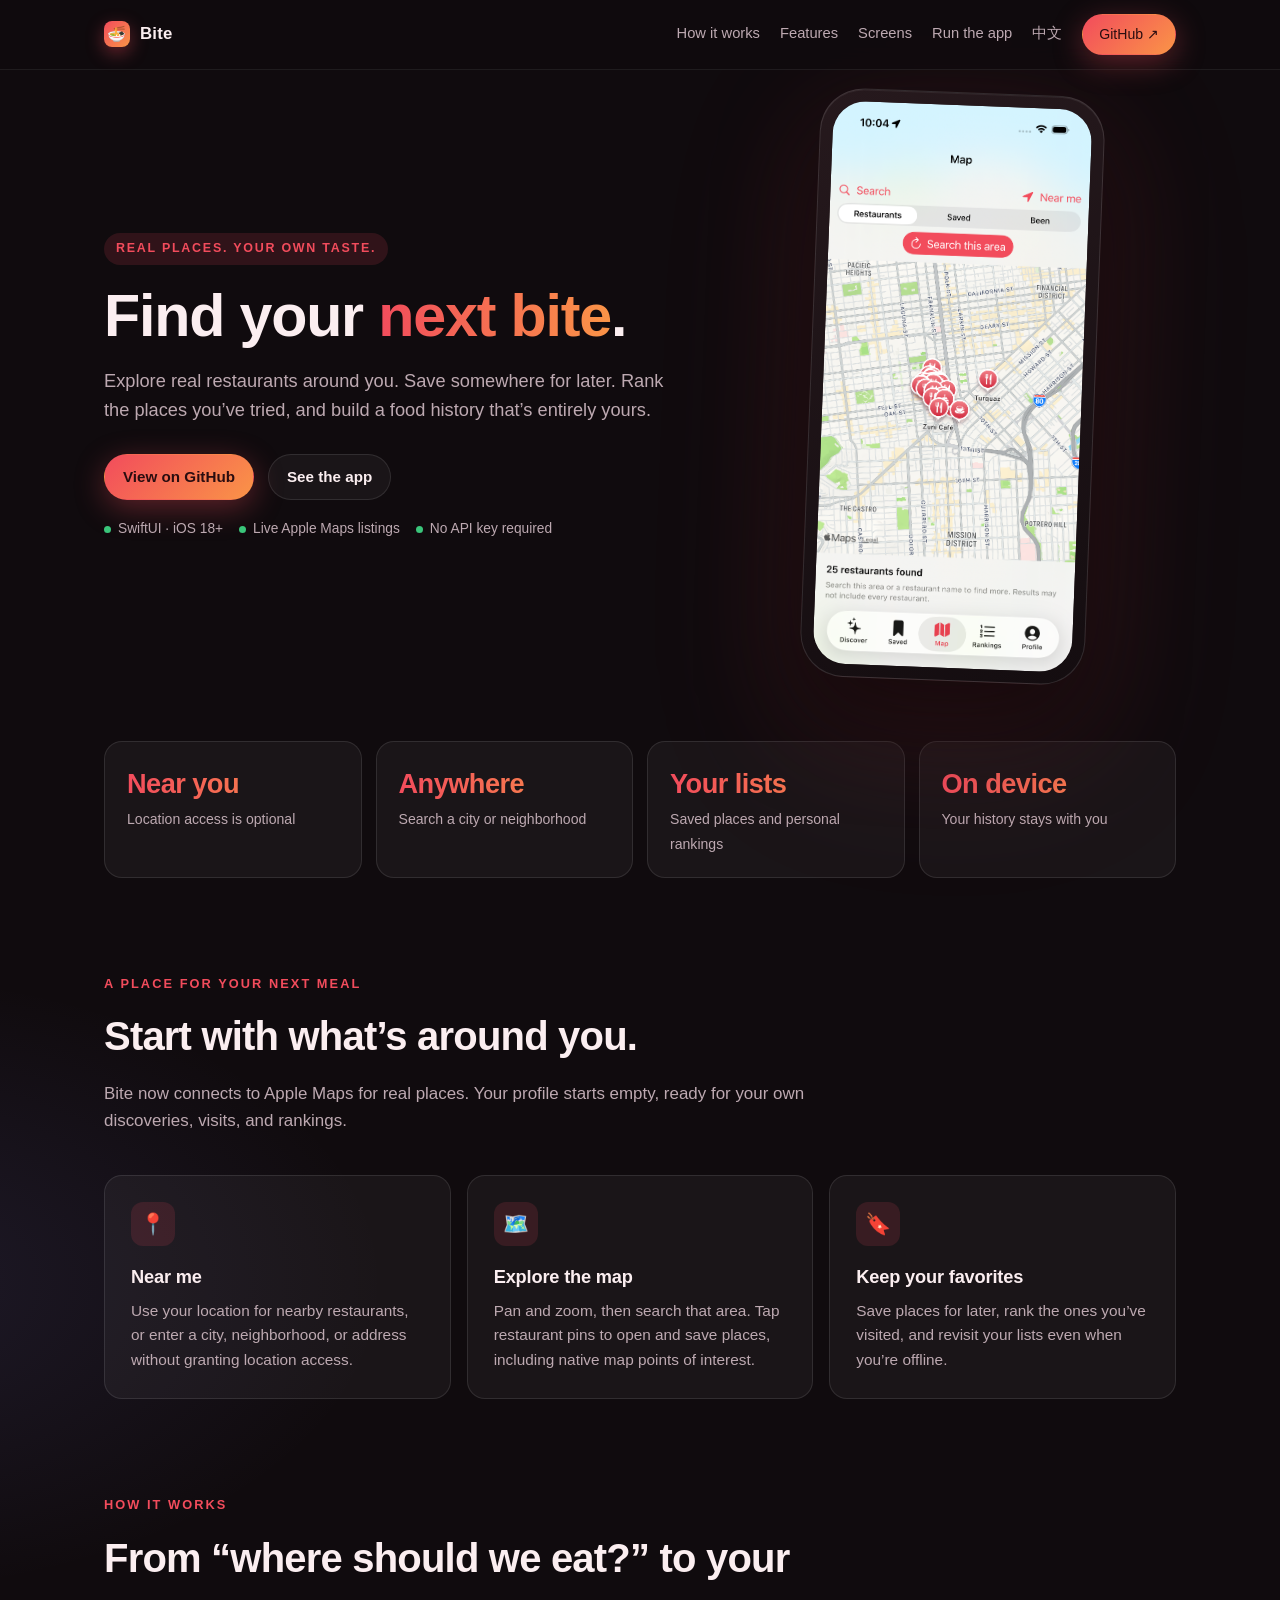
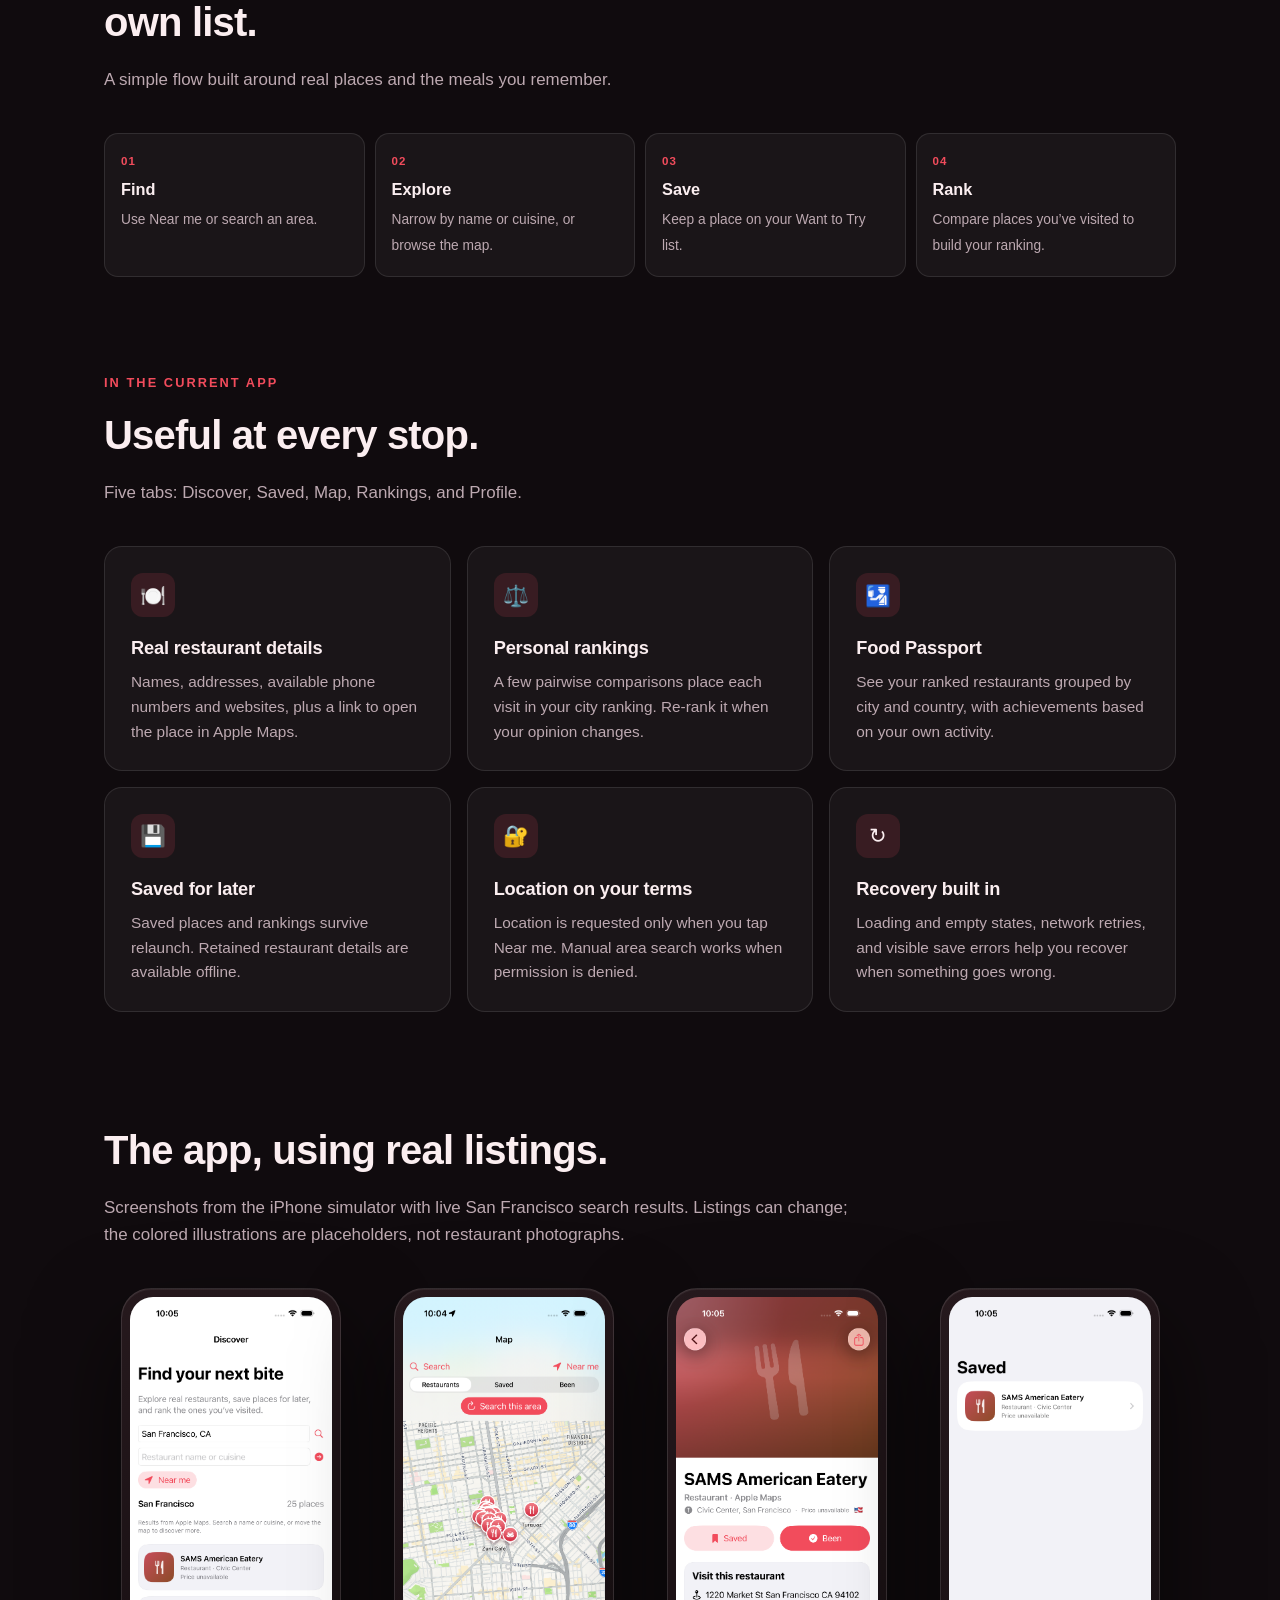
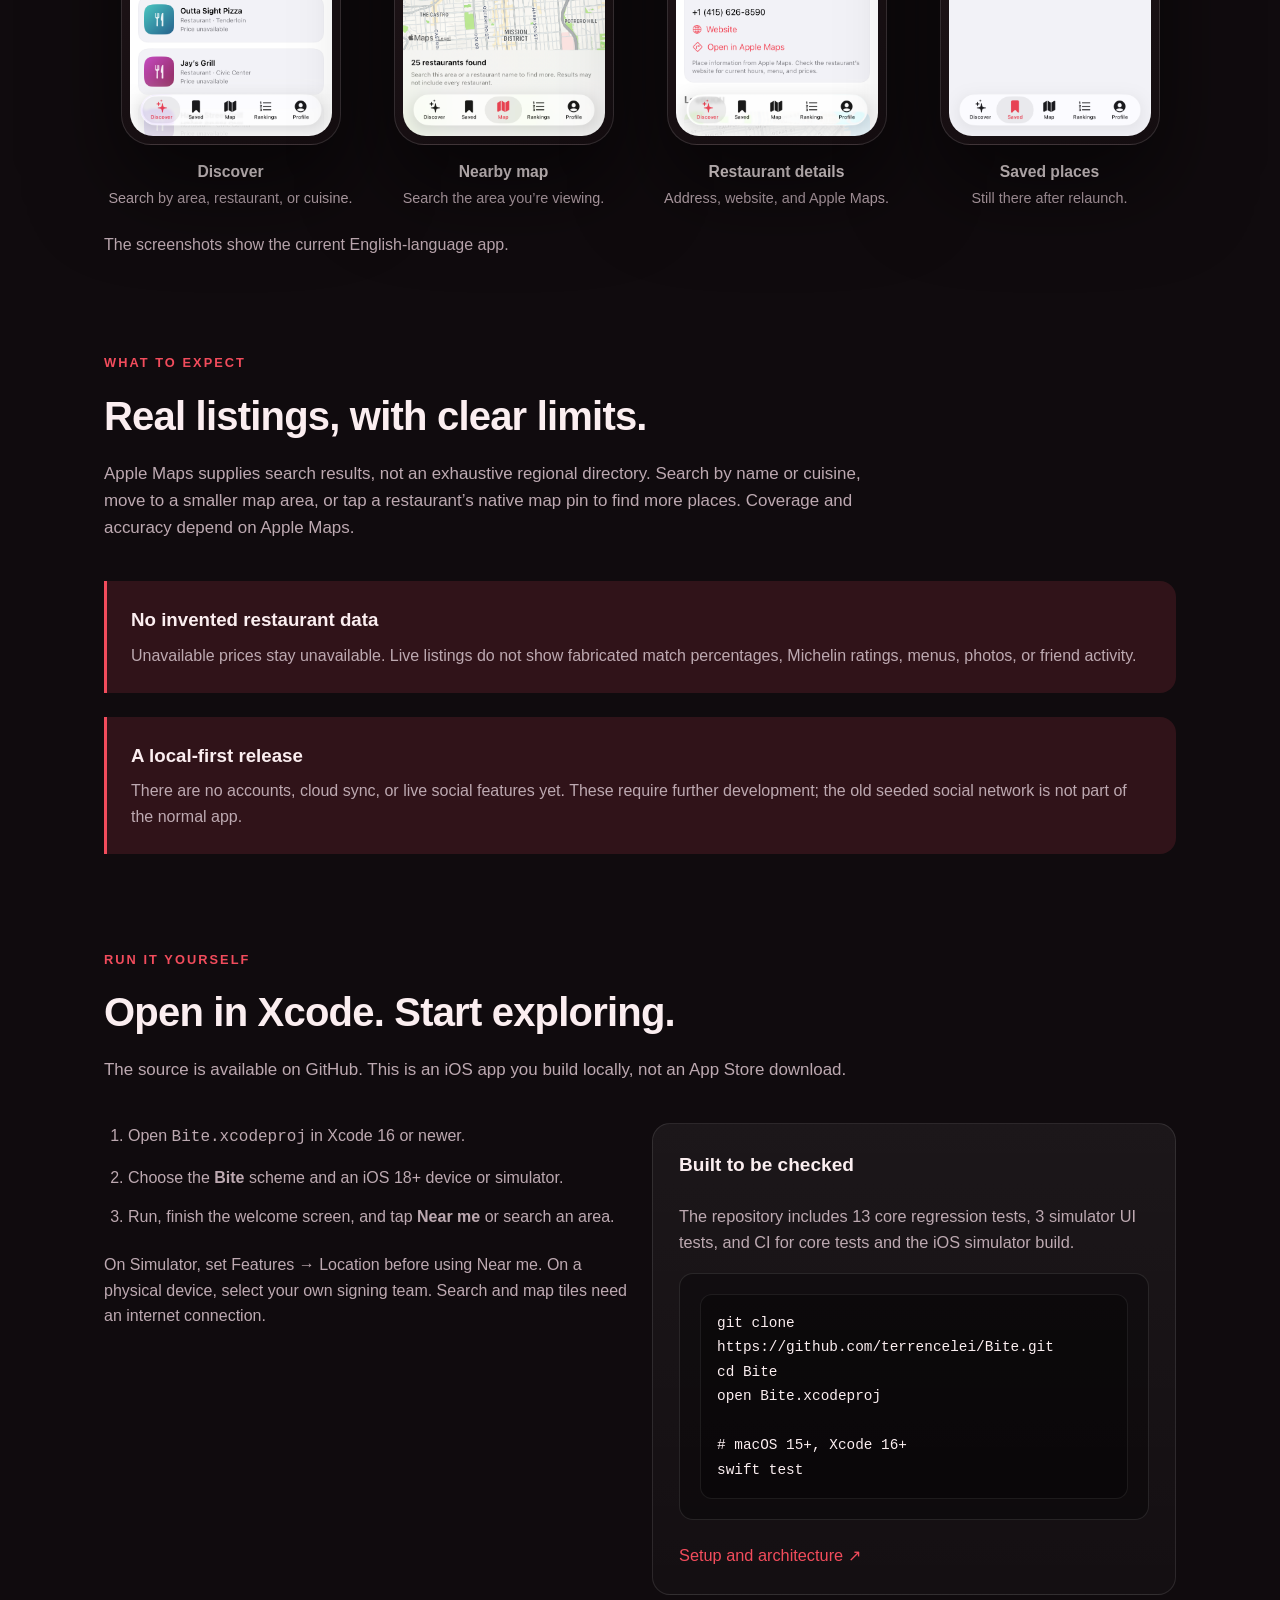
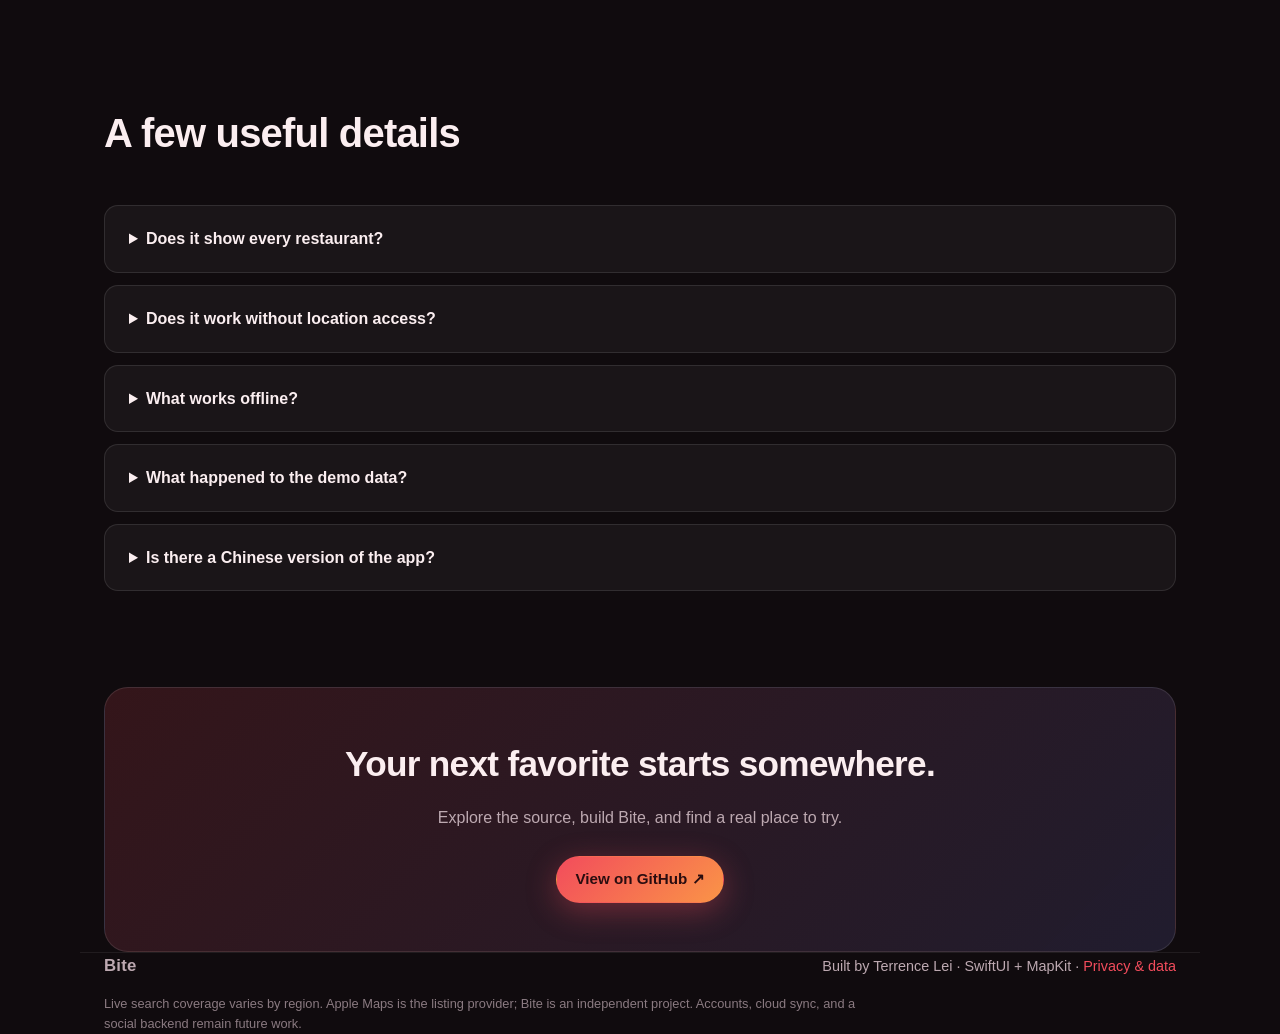
==== commit d7aaf37a: "Add live restaurant discovery and refresh product website" ====
--- a/docs/index.html
+++ b/docs/index.html
@@ -1,373 +1,27 @@
-<!DOCTYPE html>
-<html lang="en">
-<head>
-<meta charset="utf-8">
-<meta name="viewport" content="width=device-width, initial-scale=1">
-<title>Bite — find restaurants you'll actually like</title>
-<meta name="description" content="A social restaurant-discovery app that learns your taste. Personalized match %, pairwise rankings, taste-matching between friends, group recommendations, achievements, and a food passport. SwiftUI, iOS 18, no backend.">
-<meta property="og:title" content="Bite — find restaurants you'll actually like">
-<meta property="og:description" content="Spotify recommendations + a social network + a travel passport for restaurants. Personalized match %, pairwise rankings, taste-match, and a food passport. SwiftUI · iOS 18.">
-<meta property="og:type" content="website">
-<meta property="og:image" content="https://terrencelei.github.io/Bite/assets/screens/discover.png">
-<meta name="twitter:card" content="summary_large_image">
-<link rel="icon" href="data:image/svg+xml,<svg xmlns='http://www.w3.org/2000/svg' viewBox='0 0 100 100'><text y='.9em' font-size='90'>🍜</text></svg>">
-<style>
-  :root{
-    --bg:#100b0e;
-    --bg2:#181017;
-    --panel:rgba(255,255,255,.045);
-    --panel-edge:rgba(255,255,255,.10);
-    --ink:#fbeef0;
-    --muted:#bda9b1;
-    --coral:#f24c5c;
-    --coral-soft:rgba(242,76,92,.14);
-    --saffron:#fa9447;
-    --indigo:#8b88f2;
-    --green:#3ac57a;
-    --radius:18px;
-    --maxw:1120px;
-    --nav-clearance:92px;
-    --hero-top-gap:150px;
-  }
-  *{box-sizing:border-box;margin:0;padding:0}
-  html{scroll-behavior:smooth}
-  body{
-    font-family:-apple-system,BlinkMacSystemFont,"Segoe UI",Roboto,Inter,Helvetica,Arial,sans-serif;
-    background:
-      radial-gradient(1100px 520px at 78% -12%, rgba(242,76,92,.14), transparent 60%),
-      radial-gradient(900px 520px at -12% 22%, rgba(139,136,242,.12), transparent 60%),
-      var(--bg);
-    color:var(--ink);
-    line-height:1.6;
-    padding-top:var(--nav-clearance);
-    -webkit-font-smoothing:antialiased;
-  }
-  a{color:inherit;text-decoration:none}
-  .wrap{max-width:var(--maxw);margin:0 auto;padding:0 24px}
+<!doctype html>
+<html lang="en"><head>
+<meta charset="utf-8"><meta name="viewport" content="width=device-width,initial-scale=1">
+<title>Bite — real restaurants, your next bite</title><meta name="description" content="Discover real restaurants with Apple Maps, find places near you, save your next stop, and build personal rankings. A local-first iOS app.">
+<link rel="canonical" href="https://terrencelei.github.io/Bite/"><link rel="alternate" hreflang="en" href="https://terrencelei.github.io/Bite/"><link rel="alternate" hreflang="zh-CN" href="https://terrencelei.github.io/Bite/zh/">
+<meta property="og:title" content="Bite — real restaurants, your next bite"><meta property="og:description" content="Discover real restaurants with Apple Maps, find places near you, save your next stop, and build personal rankings. A local-first iOS app."><meta property="og:type" content="website"><meta property="og:url" content="https://terrencelei.github.io/Bite/"><meta property="og:image" content="https://terrencelei.github.io/Bite/assets/live/map.png"><meta name="twitter:card" content="summary_large_image">
+<link rel="icon" href="assets/icon.png"><link rel="stylesheet" href="assets/site.css">
+</head><body>
+<a class="skip" href="#main">Skip to content</a>
+<nav aria-label="Main navigation"><div class="nav-inner"><a class="logo" href="./"><span class="mark" aria-hidden="true">🍜</span>Bite</a><div class="nav-links"><a class="hide-sm" href="#how">How it works</a><a class="hide-sm" href="#features">Features</a><a class="hide-sm" href="#screens">Screens</a><a class="hide-sm" href="#run">Run the app</a><a href="zh/" lang="zh-CN">中文</a><a class="btn primary" href="https://github.com/terrencelei/Bite">GitHub ↗</a></div></div></nav>
+<header class="wrap"><div class="hero"><div><span class="eyebrow">Real places. Your own taste.</span><h1>Find your <span class="grad">next bite</span>.</h1><p class="lede">Explore real restaurants around you. Save somewhere for later. Rank the places you’ve tried, and build a food history that’s entirely yours.</p><div class="hero-cta"><a class="btn primary" href="https://github.com/terrencelei/Bite">View on GitHub</a><a class="btn ghost" href="#screens">See the app</a></div><div class="hero-note"><span><i aria-hidden="true"></i>SwiftUI · iOS 18+</span><span><i aria-hidden="true"></i>Live Apple Maps listings</span><span><i aria-hidden="true"></i>No API key required</span></div></div><div class="hero-device"><div class="device tilt"><img src="assets/live/map.png" width="1206" height="2622" alt="Bite map showing nearby San Francisco restaurant pins" fetchpriority="high"></div></div></div><div class="stats"><div class="stats-grid"><div class="stat"><b>Near you</b><span>Location access is optional</span></div><div class="stat"><b>Anywhere</b><span>Search a city or neighborhood</span></div><div class="stat"><b>Your lists</b><span>Saved places and personal rankings</span></div><div class="stat"><b>On device</b><span>Your history stays with you</span></div></div></div></header>
+<main class="wrap" id="main">
+<section id="idea"><div class="sec-head"><div class="tag">A place for your next meal</div><h2>Start with what’s around you.</h2><p>Bite now connects to Apple Maps for real places. Your profile starts empty, ready for your own discoveries, visits, and rankings.</p></div><div class="cards"><article class="card"><div class="ic" aria-hidden="true">📍</div><h3>Near me</h3><p>Use your location for nearby restaurants, or enter a city, neighborhood, or address without granting location access.</p></article><article class="card"><div class="ic" aria-hidden="true">🗺️</div><h3>Explore the map</h3><p>Pan and zoom, then search that area. Tap restaurant pins to open and save places, including native map points of interest.</p></article><article class="card"><div class="ic" aria-hidden="true">🔖</div><h3>Keep your favorites</h3><p>Save places for later, rank the ones you’ve visited, and revisit your lists even when you’re offline.</p></article></div></section>
+<section id="how"><div class="sec-head"><div class="tag">How it works</div><h2>From “where should we eat?” to your own list.</h2><p>A simple flow built around real places and the meals you remember.</p></div><div class="loop"><div class="loop-step"><div class="n">01</div><b>Find</b><span>Use Near me or search an area.</span></div><div class="loop-step"><div class="n">02</div><b>Explore</b><span>Narrow by name or cuisine, or browse the map.</span></div><div class="loop-step"><div class="n">03</div><b>Save</b><span>Keep a place on your Want to Try list.</span></div><div class="loop-step"><div class="n">04</div><b>Rank</b><span>Compare places you’ve visited to build your ranking.</span></div></div></section>
+<section id="features"><div class="sec-head"><div class="tag">In the current app</div><h2>Useful at every stop.</h2><p>Five tabs: Discover, Saved, Map, Rankings, and Profile.</p></div><div class="cards"><article class="card"><div class="ic" aria-hidden="true">🍽️</div><h3>Real restaurant details</h3><p>Names, addresses, available phone numbers and websites, plus a link to open the place in Apple Maps.</p></article><article class="card"><div class="ic" aria-hidden="true">⚖️</div><h3>Personal rankings</h3><p>A few pairwise comparisons place each visit in your city ranking. Re-rank it when your opinion changes.</p></article><article class="card"><div class="ic" aria-hidden="true">🛂</div><h3>Food Passport</h3><p>See your ranked restaurants grouped by city and country, with achievements based on your own activity.</p></article><article class="card"><div class="ic" aria-hidden="true">💾</div><h3>Saved for later</h3><p>Saved places and rankings survive relaunch. Retained restaurant details are available offline.</p></article><article class="card"><div class="ic" aria-hidden="true">🔐</div><h3>Location on your terms</h3><p>Location is requested only when you tap Near me. Manual area search works when permission is denied.</p></article><article class="card"><div class="ic" aria-hidden="true">↻</div><h3>Recovery built in</h3><p>Loading and empty states, network retries, and visible save errors help you recover when something goes wrong.</p></article></div></section>
+<section id="screens"><div class="sec-head"><h2>The app, using real listings.</h2><p>Screenshots from the iPhone simulator with live San Francisco search results. Listings can change; the colored illustrations are placeholders, not restaurant photographs.</p></div><div class="gallery"><figure class="shot"><div class="device"><img src="assets/live/discover.png" alt="Bite Discover showing real San Francisco restaurants" width="1206" height="2622" loading="lazy"></div><figcaption><p><b>Discover</b>Search by area, restaurant, or cuisine.</p></figcaption></figure><figure class="shot"><div class="device"><img src="assets/live/map.png" alt="Bite map showing nearby San Francisco restaurant pins" width="1206" height="2622" loading="lazy"></div><figcaption><p><b>Nearby map</b>Search the area you’re viewing.</p></figcaption></figure><figure class="shot"><div class="device"><img src="assets/live/detail.png" alt="Bite detail page for SAMS American Eatery" width="1206" height="2622" loading="lazy"></div><figcaption><p><b>Restaurant details</b>Address, website, and Apple Maps.</p></figcaption></figure><figure class="shot"><div class="device"><img src="assets/live/saved.png" alt="Bite saved restaurant list after relaunch" width="1206" height="2622" loading="lazy"></div><figcaption><p><b>Saved places</b>Still there after relaunch.</p></figcaption></figure></div><p class="note">The screenshots show the current English-language app.</p></section>
+<section id="coverage"><div class="sec-head"><div class="tag">What to expect</div><h2>Real listings, with clear limits.</h2><p>Apple Maps supplies search results, not an exhaustive regional directory. Search by name or cuisine, move to a smaller map area, or tap a restaurant’s native map pin to find more places. Coverage and accuracy depend on Apple Maps.</p></div><div class="limit"><h3>No invented restaurant data</h3><p>Unavailable prices stay unavailable. Live listings do not show fabricated match percentages, Michelin ratings, menus, photos, or friend activity.</p></div><div class="limit"><h3>A local-first release</h3><p>There are no accounts, cloud sync, or live social features yet. These require further development; the old seeded social network is not part of the normal app.</p></div></section>
+<section id="run"><div class="sec-head"><div class="tag">Run it yourself</div><h2>Open in Xcode. Start exploring.</h2><p>The source is available on GitHub. This is an iOS app you build locally, not an App Store download.</p></div><div class="setup"><div><ol><li>Open <code>Bite.xcodeproj</code> in Xcode 16 or newer.</li><li>Choose the <b>Bite</b> scheme and an iOS 18+ device or simulator.</li><li>Run, finish the welcome screen, and tap <b>Near me</b> or search an area.</li></ol><p class="note">On Simulator, set Features → Location before using Near me. On a physical device, select your own signing team. Search and map tiles need an internet connection.</p></div><div class="formula"><h3>Built to be checked</h3><p class="note">The repository includes 13 core regression tests, 3 simulator UI tests, and CI for core tests and the iOS simulator build.</p><pre><code>git clone https://github.com/terrencelei/Bite.git
+cd Bite
+open Bite.xcodeproj
 
-  /* ── nav ─────────────────────────────────────────── */
-  nav{
-    position:fixed;top:0;left:0;right:0;z-index:100;
-    background:rgba(16,11,14,.66);
-    backdrop-filter:blur(14px);-webkit-backdrop-filter:blur(14px);
-    border-bottom:1px solid rgba(255,255,255,.07);
-  }
-  .nav-inner{max-width:var(--maxw);margin:0 auto;padding:14px 24px;display:flex;align-items:center;gap:22px}
-  .logo{font-weight:800;letter-spacing:.2px;display:flex;align-items:center;gap:10px;font-size:1.05rem}
-  .logo .mark{width:26px;height:26px;border-radius:8px;display:grid;place-items:center;
-    background:linear-gradient(135deg,var(--coral),var(--saffron));box-shadow:0 6px 18px rgba(242,76,92,.4);font-size:.95rem}
-  .nav-links{display:flex;gap:20px;margin-left:auto;align-items:center}
-  .nav-links a{color:var(--muted);font-size:.92rem;font-weight:500;transition:color .2s}
-  .nav-links a:hover{color:var(--ink)}
-  .btn{
-    display:inline-flex;align-items:center;gap:8px;
-    padding:10px 18px;border-radius:999px;font-weight:600;font-size:.95rem;
-    border:1px solid var(--panel-edge);transition:transform .15s ease, background .2s, border-color .2s;
-  }
-  .btn:hover{transform:translateY(-1px)}
-  .btn.primary{background:linear-gradient(135deg,var(--coral),var(--saffron));color:#2a0d10;border-color:transparent;box-shadow:0 8px 30px rgba(242,76,92,.35)}
-  .btn.ghost{background:var(--panel)}
-  .btn.ghost:hover{border-color:rgba(255,255,255,.24)}
-  .nav-links .btn{padding:8px 16px;font-size:.88rem}
-  @media(max-width:720px){.nav-links a.hide-sm{display:none}}
-
-  /* ── hero ────────────────────────────────────────── */
-  header{padding:var(--hero-top-gap) 0 30px}
-  .hero{display:grid;grid-template-columns:1.05fr .82fr;gap:52px;align-items:center}
-  .eyebrow{display:inline-flex;align-items:center;gap:8px;color:var(--coral);font-weight:700;
-    font-size:.78rem;letter-spacing:.14em;text-transform:uppercase;
-    background:var(--coral-soft);padding:6px 12px;border-radius:999px}
-  h1{font-size:clamp(2.3rem,5.2vw,3.7rem);line-height:1.06;letter-spacing:-.02em;margin:20px 0 18px;font-weight:800}
-  h1 .grad{background:linear-gradient(90deg,var(--coral),var(--saffron));-webkit-background-clip:text;background-clip:text;color:transparent}
-  .lede{color:var(--muted);font-size:1.14rem;max-width:34em}
-  .lede b{color:var(--ink);font-weight:600}
-  .hero-cta{display:flex;gap:14px;margin-top:30px;flex-wrap:wrap}
-  .hero-note{margin-top:18px;color:var(--muted);font-size:.86rem;display:flex;gap:16px;flex-wrap:wrap}
-  .hero-note span{display:inline-flex;align-items:center;gap:7px}
-  .hero-note i{width:7px;height:7px;border-radius:50%;background:var(--green);display:inline-block}
-
-  /* ── device frame ────────────────────────────────── */
-  .device{
-    position:relative;width:100%;max-width:300px;margin:0 auto;
-    border-radius:44px;padding:12px;
-    background:linear-gradient(160deg,#26191d,#140d10);
-    border:1px solid rgba(255,255,255,.12);
-    box-shadow:0 40px 90px rgba(0,0,0,.55), inset 0 1px 0 rgba(255,255,255,.06);
-  }
-  .device::before{content:"";position:absolute;top:20px;left:50%;transform:translateX(-50%);
-    width:96px;height:26px;background:#0a0608;border-radius:999px;z-index:3}
-  .device img{display:block;width:100%;border-radius:33px}
-  .device.tilt{transform:rotate(2.2deg)}
-  .hero-device{filter:drop-shadow(0 30px 60px rgba(242,76,92,.18))}
-
-  /* ── stats strip ─────────────────────────────────── */
-  .stats{margin:60px 0 0}
-  .stats-grid{display:grid;grid-template-columns:repeat(auto-fit,minmax(190px,1fr));gap:14px}
-  .stat{background:var(--panel);border:1px solid var(--panel-edge);border-radius:var(--radius);padding:20px 22px}
-  .stat b{display:block;font-size:1.7rem;letter-spacing:-.02em;
-    background:linear-gradient(90deg,var(--coral),var(--saffron));-webkit-background-clip:text;background-clip:text;color:transparent}
-  .stat span{color:var(--muted);font-size:.88rem}
-
-  /* ── sections ────────────────────────────────────── */
-  section{padding:96px 0 0;scroll-margin-top:calc(var(--nav-clearance) + 16px)}
-  .sec-head{max-width:48em;margin-bottom:40px}
-  .sec-head .tag{color:var(--coral);font-weight:700;font-size:.8rem;letter-spacing:.16em;text-transform:uppercase}
-  .sec-head h2{font-size:clamp(1.7rem,3.4vw,2.5rem);letter-spacing:-.02em;margin:10px 0 12px;font-weight:800}
-  .sec-head p{color:var(--muted);font-size:1.06rem}
-
-  .cards{display:grid;grid-template-columns:repeat(3,1fr);gap:16px}
-  .card{background:var(--panel);border:1px solid var(--panel-edge);border-radius:var(--radius);
-    padding:26px;transition:transform .2s ease,border-color .2s}
-  .card:hover{transform:translateY(-3px);border-color:rgba(242,76,92,.38)}
-  .card .ic{width:44px;height:44px;border-radius:12px;display:grid;place-items:center;font-size:1.3rem;
-    background:var(--coral-soft);margin-bottom:16px}
-  .card h3{font-size:1.14rem;margin-bottom:8px;letter-spacing:-.01em}
-  .card p{color:var(--muted);font-size:.96rem}
-  @media(max-width:860px){.cards{grid-template-columns:1fr}}
-
-  /* ── loop / how it works ─────────────────────────── */
-  .loop{display:flex;flex-wrap:wrap;gap:10px;align-items:stretch}
-  .loop-step{flex:1 1 140px;background:var(--panel);border:1px solid var(--panel-edge);
-    border-radius:14px;padding:18px 16px;position:relative}
-  .loop-step .n{font-size:.72rem;color:var(--coral);font-weight:800;letter-spacing:.1em}
-  .loop-step b{display:block;margin:6px 0 4px;font-size:1.02rem}
-  .loop-step span{color:var(--muted);font-size:.86rem}
-
-  /* ── engine explainer ────────────────────────────── */
-  .engine{display:grid;grid-template-columns:1.1fr .9fr;gap:28px;align-items:start}
-  @media(max-width:860px){.engine{grid-template-columns:1fr}}
-  .formula{background:linear-gradient(180deg,rgba(255,255,255,.05),rgba(255,255,255,.02));
-    border:1px solid var(--panel-edge);border-radius:var(--radius);padding:26px;font-size:1.02rem}
-  .formula code{display:block;font-family:ui-monospace,SFMono-Regular,Menlo,monospace;
-    color:var(--ink);background:rgba(0,0,0,.28);border:1px solid rgba(255,255,255,.08);
-    border-radius:12px;padding:16px;line-height:1.7;font-size:.9rem;overflow-x:auto}
-  .formula code .w{color:var(--coral);font-weight:700}
-  .formula ul{list-style:none;margin-top:18px;display:grid;gap:10px}
-  .formula li{color:var(--muted);font-size:.95rem;padding-left:22px;position:relative}
-  .formula li::before{content:"›";position:absolute;left:4px;color:var(--coral);font-weight:800}
-  .engine-side{display:grid;gap:14px}
-  .mini{background:var(--panel);border:1px solid var(--panel-edge);border-radius:14px;padding:18px 20px}
-  .mini b{display:block;margin-bottom:4px}
-  .mini span{color:var(--muted);font-size:.92rem}
-
-  /* ── screens gallery ─────────────────────────────── */
-  .gallery{display:grid;grid-template-columns:repeat(4,1fr);gap:20px}
-  @media(max-width:980px){.gallery{grid-template-columns:repeat(2,1fr)}}
-  @media(max-width:520px){.gallery{grid-template-columns:1fr}}
-  .shot{text-align:center}
-  .shot .device{max-width:220px}
-  .shot p{margin-top:14px;color:var(--muted);font-size:.9rem}
-  .shot p b{color:var(--ink);display:block;font-size:.98rem;margin-bottom:2px}
-
-  /* ── tech strip ──────────────────────────────────── */
-  .tech{display:flex;flex-wrap:wrap;gap:10px;margin-top:8px}
-  .chip{background:var(--panel);border:1px solid var(--panel-edge);border-radius:999px;
-    padding:9px 16px;font-size:.9rem;color:var(--muted)}
-  .chip b{color:var(--ink);font-weight:600}
-
-  /* ── cta band ────────────────────────────────────── */
-  .band{margin:96px 0 0;background:linear-gradient(135deg,rgba(242,76,92,.16),rgba(139,136,242,.14));
-    border:1px solid var(--panel-edge);border-radius:24px;padding:48px 40px;text-align:center}
-  .band h2{font-size:clamp(1.6rem,3vw,2.2rem);letter-spacing:-.02em;margin-bottom:12px}
-  .band p{color:var(--muted);max-width:40em;margin:0 auto 26px}
-
-  footer{margin-top:80px;padding:40px 0 60px;border-top:1px solid rgba(255,255,255,.07);color:var(--muted);font-size:.9rem}
-  .foot-inner{display:flex;justify-content:space-between;gap:20px;flex-wrap:wrap;align-items:center}
-  .disclaimer{margin-top:14px;font-size:.8rem;color:#8a7a81;max-width:60em}
-
-  @media(max-width:860px){
-    .hero{grid-template-columns:1fr;gap:36px}
-    .hero-device{order:-1}
-    :root{--hero-top-gap:120px}
-  }
-</style>
-</head>
-<body>
-
-<nav>
-  <div class="nav-inner">
-    <div class="logo"><span class="mark">🍜</span> Bite</div>
-    <div class="nav-links">
-      <a href="#how" class="hide-sm">How it works</a>
-      <a href="#features" class="hide-sm">Features</a>
-      <a href="#engine" class="hide-sm">Under the hood</a>
-      <a href="#screens" class="hide-sm">Screens</a>
-      <a href="zh/">中文</a>
-      <a class="btn primary" href="https://github.com/terrencelei/Bite">GitHub ↗</a>
-    </div>
-  </div>
-</nav>
-
-<header class="wrap">
-  <div class="hero">
-    <div>
-      <span class="eyebrow">🍽 Social restaurant discovery</span>
-      <h1>Find restaurants you'll <span class="grad">actually like</span>.</h1>
-      <p class="lede">Bite learns your taste and the taste of people you trust, then answers the only question that matters: <b>where should I eat?</b> Think Spotify recommendations + a social network + a travel passport for restaurants.</p>
-      <div class="hero-cta">
-        <a class="btn primary" href="https://github.com/terrencelei/Bite">View on GitHub</a>
-        <a class="btn ghost" href="#screens">See the screens</a>
-      </div>
-      <div class="hero-note">
-        <span><i></i> SwiftUI · iOS 18</span>
-        <span><i></i> No backend, no API keys</span>
-        <span><i></i> Zero dependencies</span>
-      </div>
-    </div>
-    <div class="hero-device">
-      <div class="device tilt"><img src="assets/screens/discover.png" alt="Bite Discover screen showing personalized restaurant recommendations with match percentages"></div>
-    </div>
-  </div>
-
-  <div class="stats">
-    <div class="stats-grid">
-      <div class="stat"><b>94%</b><span>Explainable match — not a star rating</span></div>
-      <div class="stat"><b>19-dim</b><span>Shared taste model for people &amp; places</span></div>
-      <div class="stat"><b>40+</b><span>Achievements, stamps &amp; awards</span></div>
-      <div class="stat"><b>5 cities</b><span>Shanghai · Seoul · SF · NYC · Tokyo</span></div>
-    </div>
-  </div>
-</header>
-
-<main class="wrap">
-
-  <!-- PROBLEM -->
-  <section id="idea">
-    <div class="sec-head">
-      <div class="tag">The idea</div>
-      <h2>Not another Yelp with badges.</h2>
-      <p>Star ratings and endless reviews tell you what strangers think. Bite tells you what <em>you'll</em> think — by turning every interaction into preference data. Rank a place, and your taste model sharpens. Follow friends, and the people whose taste tracks yours get more say. Explore, and your history becomes an identity.</p>
-    </div>
-    <div class="cards">
-      <div class="card">
-        <div class="ic">🎯</div><h3>Personal taste</h3>
-        <p>A learned preference vector places you in the same space as every restaurant, so recommendations are yours — with a reason attached to every match.</p>
-      </div>
-      <div class="card">
-        <div class="ic">🤝</div><h3>Social discovery</h3>
-        <p>Taste-Match scores decide whose opinions matter. A 96% twin moves the needle; a distant palate doesn't.</p>
-      </div>
-      <div class="card">
-        <div class="ic">🌏</div><h3>Exploration</h3>
-        <p>Rankings, achievements, and a food passport turn where you've eaten into progress worth showing off.</p>
-      </div>
-    </div>
-  </section>
-
-  <!-- HOW IT WORKS -->
-  <section id="how">
-    <div class="sec-head">
-      <div class="tag">The loop</div>
-      <h2>Every meal makes the next recommendation smarter.</h2>
-      <p>Ranking generates preference data → better recommendations → more visits → more data. Friends add trusted signal; achievements pull you somewhere new.</p>
-    </div>
-    <div class="loop">
-      <div class="loop-step"><div class="n">01</div><b>Discover</b><span>Personalized shelves &amp; a match % you understand.</span></div>
-      <div class="loop-step"><div class="n">02</div><b>Visit</b><span>Mark a place "Been" straight from its page.</span></div>
-      <div class="loop-step"><div class="n">03</div><b>Rank</b><span>A few quick A/B taps place it on your board.</span></div>
-      <div class="loop-step"><div class="n">04</div><b>Learn</b><span>Your taste vector drifts toward what you loved.</span></div>
-      <div class="loop-step"><div class="n">05</div><b>Achieve</b><span>Exploration unlocks badges, stamps &amp; awards.</span></div>
-      <div class="loop-step"><div class="n">06</div><b>Share</b><span>Polished cards for rankings, matches &amp; passport.</span></div>
-    </div>
-  </section>
-
-  <!-- FEATURES -->
-  <section id="features">
-    <div class="sec-head">
-      <div class="tag">Features</div>
-      <h2>A whole product, not a demo screen.</h2>
-      <p>Five tabs and a dozen deep flows — all interactive, all driven by a live recommendation, ranking, and achievement engine.</p>
-    </div>
-    <div class="cards">
-      <div class="card"><div class="ic">✨</div><h3>Personalized match %</h3><p>A bold, explainable score — “Matches your love of Sichuan · Jason, a 96% taste match, ranks it #1” — louder than any star.</p></div>
-      <div class="card"><div class="ic">⚖️</div><h3>Pairwise rankings</h3><p>Mark "Been," answer a few "which did you prefer?" duels, and watch it animate onto your city leaderboard.</p></div>
-      <div class="card"><div class="ic">👯</div><h3>Taste Match</h3><p>Cosine similarity over preference vectors surfaces your taste twins — and playfully, where you disagree.</p></div>
-      <div class="card"><div class="ic">🍽</div><h3>Eat Together</h3><p>Pick your crew and get a group pick that maximizes satisfaction while penalizing disagreement.</p></div>
-      <div class="card"><div class="ic">🛂</div><h3>Food Passport</h3><p>Your ranked history as collectible city stamps, grouped by country, with neighborhood-level completion.</p></div>
-      <div class="card"><div class="ic">🏅</div><h3>Achievements</h3><p>Badges (expertise), stamps (places), awards (feats) across five rarities — earned, never grinded.</p></div>
-    </div>
-  </section>
-
-  <!-- ENGINE -->
-  <section id="engine">
-    <div class="sec-head">
-      <div class="tag">Under the hood</div>
-      <h2>Real engines, not hardcoded screens.</h2>
-      <p>All domain logic lives in pure, testable engines — never in views. Swap the local mock services for a backend and the UI doesn't change.</p>
-    </div>
-    <div class="engine">
-      <div class="formula">
-        <strong>RecommendationEngine</strong>
-        <code>score = <span class="w">0.45</span>·Taste + <span class="w">0.25</span>·Friend
-      + <span class="w">0.20</span>·Context + <span class="w">0.05</span>·Popularity
-      + <span class="w">0.05</span>·Novelty</code>
-        <ul>
-          <li><b>Taste</b> — cosine of your prefs against a restaurant's attributes.</li>
-          <li><b>Friend</b> — supporters weighted by <em>their</em> taste match with you.</li>
-          <li><b>Context</b> — occasion, budget, distance, vibe from a playful request.</li>
-          <li><b>Novelty</b> — nudges you toward unexplored cuisines &amp; hidden gems.</li>
-        </ul>
-      </div>
-      <div class="engine-side">
-        <div class="mini"><b>RankingEngine</b><span>Binary-search placement (~log₂n questions) layered with Bradley-Terry latent scores for smooth leaderboards.</span></div>
-        <div class="mini"><b>AchievementEngine</b><span>Fully data-driven: 40+ achievements are pure declarations; progress is computed against a live stats snapshot.</span></div>
-        <div class="mini"><b>Online taste learning</b><span>Every ranking drifts your preference vector — Discover measurably shifts as you use the app.</span></div>
-      </div>
-    </div>
-  </section>
-
-  <!-- SCREENS -->
-  <section id="screens">
-    <div class="sec-head">
-      <div class="tag">Screens</div>
-      <h2>Designed to feel like a shipping app.</h2>
-      <p>Apple-native design, generous whitespace, tasteful haptics, full light &amp; dark mode — and beautiful, always-available restaurant imagery rendered procedurally so it works offline.</p>
-    </div>
-    <div class="gallery">
-      <div class="shot"><div class="device"><img src="assets/screens/detail.png" alt="Restaurant detail page"></div><p><b>Restaurant detail</b>Match ring, reasons &amp; dishes</p></div>
-      <div class="shot"><div class="device"><img src="assets/screens/ranking.png" alt="Pairwise ranking flow"></div><p><b>Pairwise ranking</b>Which did you prefer?</p></div>
-      <div class="shot"><div class="device"><img src="assets/screens/social.png" alt="Social feed with taste twins"></div><p><b>Social &amp; taste twins</b>Whose taste tracks yours</p></div>
-      <div class="shot"><div class="device"><img src="assets/screens/unlock.png" alt="Achievement unlock celebration"></div><p><b>Achievement unlock</b>Tasteful, not game-y</p></div>
-      <div class="shot"><div class="device"><img src="assets/screens/passport.png" alt="Food passport"></div><p><b>Food Passport</b>History as collectible stamps</p></div>
-      <div class="shot"><div class="device"><img src="assets/screens/map.png" alt="Map of restaurants"></div><p><b>Map</b>Been · Want to Try · Recommended</p></div>
-      <div class="shot"><div class="device"><img src="assets/screens/achievements.png" alt="Achievements screen"></div><p><b>Achievements</b>Badges · stamps · awards</p></div>
-      <div class="shot"><div class="device"><img src="assets/screens/friend.png" alt="Friend profile"></div><p><b>Friend profile</b>Taste in common</p></div>
-    </div>
-  </section>
-
-  <!-- TECH -->
-  <section id="tech">
-    <div class="sec-head">
-      <div class="tag">Built with</div>
-      <h2>Native, modern, dependency-free.</h2>
-      <p>Compiles and runs directly in Xcode against the iOS 18 simulator — clean build, zero warnings.</p>
-    </div>
-    <div class="tech">
-      <span class="chip"><b>Swift</b> 5 / Xcode 16+</span>
-      <span class="chip"><b>SwiftUI</b> · iOS 18</span>
-      <span class="chip"><b>@Observable</b> MVVM</span>
-      <span class="chip"><b>MapKit</b></span>
-      <span class="chip"><b>async/await</b></span>
-      <span class="chip"><b>ImageRenderer</b> share cards</span>
-      <span class="chip"><b>Local JSON</b> persistence</span>
-      <span class="chip"><b>0</b> third-party deps</span>
-    </div>
-  </section>
-
-  <div class="band">
-    <h2>Clone it, run it, rank your first meal.</h2>
-    <p>Open the project in Xcode, hit Run, and the app launches as a seeded user with a rich, personalized world — ready to demo the whole loop end to end.</p>
-    <a class="btn primary" href="https://github.com/terrencelei/Bite">Get it on GitHub ↗</a>
-  </div>
-</main>
-
-<footer class="wrap">
-  <div class="foot-inner">
-    <div class="logo"><span class="mark">🍜</span> Bite</div>
-    <div>Built by <a href="https://github.com/terrencelei" style="color:var(--coral)">Terrence Lei</a> · SwiftUI prototype</div>
-  </div>
-  <p class="disclaimer">Prototype. Restaurant data — including Michelin, landmark, and popularity flags — is fictional mock content for demonstration and is not affiliated with any real venue or guide. “Bite” is a project name for this prototype.</p>
-</footer>
-
-</body>
-</html>
+# macOS 15+, Xcode 16+
+swift test</code></pre><p class="note"><a href="https://github.com/terrencelei/Bite#run">Setup and architecture ↗</a></p></div></div></section>
+<section id="faq"><div class="sec-head"><h2>A few useful details</h2></div><div class="faq"><details><summary>Does it show every restaurant?</summary><p>No. Apple Maps returns a selection of search results. Bite displays all returned listings within the requested area, and you can also open native restaurant pins on the map.</p></details><details><summary>Does it work without location access?</summary><p>Yes. Search a city, neighborhood, or address manually. Near me requests a one-time location fix only when you choose it.</p></details><details><summary>What works offline?</summary><p>Your saved restaurant details and rankings remain available. New searches, map tiles, and external websites require a connection.</p></details><details><summary>What happened to the demo data?</summary><p>The old prototype data file is preserved separately and is not imported into your live profile. Fictional friends and seeded rankings do not appear in the normal app.</p></details><details><summary>Is there a Chinese version of the app?</summary><p>This website has English and Chinese pages. The current app interface and these screenshots are in English; full app localization is not implemented.</p></details></div></section>
+<div class="band"><h2>Your next favorite starts somewhere.</h2><p>Explore the source, build Bite, and find a real place to try.</p><a class="btn primary" href="https://github.com/terrencelei/Bite">View on GitHub ↗</a></div>
+</main><footer class="wrap"><div class="foot-inner"><span class="logo">Bite</span><span>Built by Terrence Lei · SwiftUI + MapKit · <a href="https://github.com/terrencelei/Bite/blob/main/PRIVACY.md">Privacy &amp; data</a></span></div><p class="disclaimer">Live search coverage varies by region. Apple Maps is the listing provider; Bite is an independent project. Accounts, cloud sync, and a social backend remain future work.</p></footer>
+</body></html>
--- a/docs/assets/site.css
+++ b/docs/assets/site.css
@@ -0,0 +1,200 @@
+
+  :root{
+    --bg:#100b0e;
+    --bg2:#181017;
+    --panel:rgba(255,255,255,.045);
+    --panel-edge:rgba(255,255,255,.10);
+    --ink:#fbeef0;
+    --muted:#bda9b1;
+    --coral:#f24c5c;
+    --coral-soft:rgba(242,76,92,.14);
+    --saffron:#fa9447;
+    --indigo:#8b88f2;
+    --green:#3ac57a;
+    --radius:18px;
+    --maxw:1120px;
+    --nav-clearance:92px;
+    --hero-top-gap:150px;
+  }
+  *{box-sizing:border-box;margin:0;padding:0}
+  html{scroll-behavior:smooth}
+  body{
+    font-family:-apple-system,BlinkMacSystemFont,"Segoe UI",Roboto,Inter,Helvetica,Arial,sans-serif;
+    background:
+      radial-gradient(1100px 520px at 78% -12%, rgba(242,76,92,.14), transparent 60%),
+      radial-gradient(900px 520px at -12% 22%, rgba(139,136,242,.12), transparent 60%),
+      var(--bg);
+    color:var(--ink);
+    line-height:1.6;
+    padding-top:var(--nav-clearance);
+    -webkit-font-smoothing:antialiased;
+  }
+  a{color:inherit;text-decoration:none}
+  .wrap{max-width:var(--maxw);margin:0 auto;padding:0 24px}
+
+  /* ── nav ─────────────────────────────────────────── */
+  nav{
+    position:fixed;top:0;left:0;right:0;z-index:100;
+    background:rgba(16,11,14,.66);
+    backdrop-filter:blur(14px);-webkit-backdrop-filter:blur(14px);
+    border-bottom:1px solid rgba(255,255,255,.07);
+  }
+  .nav-inner{max-width:var(--maxw);margin:0 auto;padding:14px 24px;display:flex;align-items:center;gap:22px}
+  .logo{font-weight:800;letter-spacing:.2px;display:flex;align-items:center;gap:10px;font-size:1.05rem}
+  .logo .mark{width:26px;height:26px;border-radius:8px;display:grid;place-items:center;
+    background:linear-gradient(135deg,var(--coral),var(--saffron));box-shadow:0 6px 18px rgba(242,76,92,.4);font-size:.95rem}
+  .nav-links{display:flex;gap:20px;margin-left:auto;align-items:center}
+  .nav-links a{color:var(--muted);font-size:.92rem;font-weight:500;transition:color .2s}
+  .nav-links a:hover{color:var(--ink)}
+  .btn{
+    display:inline-flex;align-items:center;gap:8px;
+    padding:10px 18px;border-radius:999px;font-weight:600;font-size:.95rem;
+    border:1px solid var(--panel-edge);transition:transform .15s ease, background .2s, border-color .2s;
+  }
+  .btn:hover{transform:translateY(-1px)}
+  .btn.primary{background:linear-gradient(135deg,var(--coral),var(--saffron));color:#2a0d10;border-color:transparent;box-shadow:0 8px 30px rgba(242,76,92,.35)}
+  .btn.ghost{background:var(--panel)}
+  .btn.ghost:hover{border-color:rgba(255,255,255,.24)}
+  .nav-links .btn{padding:8px 16px;font-size:.88rem}
+  @media(max-width:720px){.nav-links a.hide-sm{display:none}}
+
+  /* ── hero ────────────────────────────────────────── */
+  header{padding:var(--hero-top-gap) 0 30px}
+  .hero{display:grid;grid-template-columns:1.05fr .82fr;gap:52px;align-items:center}
+  .eyebrow{display:inline-flex;align-items:center;gap:8px;color:var(--coral);font-weight:700;
+    font-size:.78rem;letter-spacing:.14em;text-transform:uppercase;
+    background:var(--coral-soft);padding:6px 12px;border-radius:999px}
+  h1{font-size:clamp(2.3rem,5.2vw,3.7rem);line-height:1.06;letter-spacing:-.02em;margin:20px 0 18px;font-weight:800}
+  h1 .grad{background:linear-gradient(90deg,var(--coral),var(--saffron));-webkit-background-clip:text;background-clip:text;color:transparent}
+  .lede{color:var(--muted);font-size:1.14rem;max-width:34em}
+  .lede b{color:var(--ink);font-weight:600}
+  .hero-cta{display:flex;gap:14px;margin-top:30px;flex-wrap:wrap}
+  .hero-note{margin-top:18px;color:var(--muted);font-size:.86rem;display:flex;gap:16px;flex-wrap:wrap}
+  .hero-note span{display:inline-flex;align-items:center;gap:7px}
+  .hero-note i{width:7px;height:7px;border-radius:50%;background:var(--green);display:inline-block}
+
+  /* ── device frame ────────────────────────────────── */
+  .device{
+    position:relative;width:100%;max-width:300px;margin:0 auto;
+    border-radius:44px;padding:12px;
+    background:linear-gradient(160deg,#26191d,#140d10);
+    border:1px solid rgba(255,255,255,.12);
+    box-shadow:0 40px 90px rgba(0,0,0,.55), inset 0 1px 0 rgba(255,255,255,.06);
+  }
+  .device::before{content:"";position:absolute;top:20px;left:50%;transform:translateX(-50%);
+    width:96px;height:26px;background:#0a0608;border-radius:999px;z-index:3}
+  .device img{display:block;width:100%;border-radius:33px}
+  .device.tilt{transform:rotate(2.2deg)}
+  .hero-device{filter:drop-shadow(0 30px 60px rgba(242,76,92,.18))}
+
+  /* ── stats strip ─────────────────────────────────── */
+  .stats{margin:60px 0 0}
+  .stats-grid{display:grid;grid-template-columns:repeat(auto-fit,minmax(190px,1fr));gap:14px}
+  .stat{background:var(--panel);border:1px solid var(--panel-edge);border-radius:var(--radius);padding:20px 22px}
+  .stat b{display:block;font-size:1.7rem;letter-spacing:-.02em;
+    background:linear-gradient(90deg,var(--coral),var(--saffron));-webkit-background-clip:text;background-clip:text;color:transparent}
+  .stat span{color:var(--muted);font-size:.88rem}
+
+  /* ── sections ────────────────────────────────────── */
+  section{padding:96px 0 0;scroll-margin-top:calc(var(--nav-clearance) + 16px)}
+  .sec-head{max-width:48em;margin-bottom:40px}
+  .sec-head .tag{color:var(--coral);font-weight:700;font-size:.8rem;letter-spacing:.16em;text-transform:uppercase}
+  .sec-head h2{font-size:clamp(1.7rem,3.4vw,2.5rem);letter-spacing:-.02em;margin:10px 0 12px;font-weight:800}
+  .sec-head p{color:var(--muted);font-size:1.06rem}
+
+  .cards{display:grid;grid-template-columns:repeat(3,1fr);gap:16px}
+  .card{background:var(--panel);border:1px solid var(--panel-edge);border-radius:var(--radius);
+    padding:26px;transition:transform .2s ease,border-color .2s}
+  .card:hover{transform:translateY(-3px);border-color:rgba(242,76,92,.38)}
+  .card .ic{width:44px;height:44px;border-radius:12px;display:grid;place-items:center;font-size:1.3rem;
+    background:var(--coral-soft);margin-bottom:16px}
+  .card h3{font-size:1.14rem;margin-bottom:8px;letter-spacing:-.01em}
+  .card p{color:var(--muted);font-size:.96rem}
+  @media(max-width:860px){.cards{grid-template-columns:1fr}}
+
+  /* ── loop / how it works ─────────────────────────── */
+  .loop{display:flex;flex-wrap:wrap;gap:10px;align-items:stretch}
+  .loop-step{flex:1 1 140px;background:var(--panel);border:1px solid var(--panel-edge);
+    border-radius:14px;padding:18px 16px;position:relative}
+  .loop-step .n{font-size:.72rem;color:var(--coral);font-weight:800;letter-spacing:.1em}
+  .loop-step b{display:block;margin:6px 0 4px;font-size:1.02rem}
+  .loop-step span{color:var(--muted);font-size:.86rem}
+
+  /* ── engine explainer ────────────────────────────── */
+  .engine{display:grid;grid-template-columns:1.1fr .9fr;gap:28px;align-items:start}
+  @media(max-width:860px){.engine{grid-template-columns:1fr}}
+  .formula{background:linear-gradient(180deg,rgba(255,255,255,.05),rgba(255,255,255,.02));
+    border:1px solid var(--panel-edge);border-radius:var(--radius);padding:26px;font-size:1.02rem}
+  .formula code{display:block;font-family:ui-monospace,SFMono-Regular,Menlo,monospace;
+    color:var(--ink);background:rgba(0,0,0,.28);border:1px solid rgba(255,255,255,.08);
+    border-radius:12px;padding:16px;line-height:1.7;font-size:.9rem;overflow-x:auto}
+  .formula code .w{color:var(--coral);font-weight:700}
+  .formula ul{list-style:none;margin-top:18px;display:grid;gap:10px}
+  .formula li{color:var(--muted);font-size:.95rem;padding-left:22px;position:relative}
+  .formula li::before{content:"›";position:absolute;left:4px;color:var(--coral);font-weight:800}
+  .engine-side{display:grid;gap:14px}
+  .mini{background:var(--panel);border:1px solid var(--panel-edge);border-radius:14px;padding:18px 20px}
+  .mini b{display:block;margin-bottom:4px}
+  .mini span{color:var(--muted);font-size:.92rem}
+
+  /* ── screens gallery ─────────────────────────────── */
+  .gallery{display:grid;grid-template-columns:repeat(4,1fr);gap:20px}
+  @media(max-width:980px){.gallery{grid-template-columns:repeat(2,1fr)}}
+  @media(max-width:520px){.gallery{grid-template-columns:1fr}}
+  .shot{text-align:center}
+  .shot .device{max-width:220px}
+  .shot p{margin-top:14px;color:var(--muted);font-size:.9rem}
+  .shot p b{color:var(--ink);display:block;font-size:.98rem;margin-bottom:2px}
+
+  /* ── tech strip ──────────────────────────────────── */
+  .tech{display:flex;flex-wrap:wrap;gap:10px;margin-top:8px}
+  .chip{background:var(--panel);border:1px solid var(--panel-edge);border-radius:999px;
+    padding:9px 16px;font-size:.9rem;color:var(--muted)}
+  .chip b{color:var(--ink);font-weight:600}
+
+  /* ── cta band ────────────────────────────────────── */
+  .band{margin:96px 0 0;background:linear-gradient(135deg,rgba(242,76,92,.16),rgba(139,136,242,.14));
+    border:1px solid var(--panel-edge);border-radius:24px;padding:48px 40px;text-align:center}
+  .band h2{font-size:clamp(1.6rem,3vw,2.2rem);letter-spacing:-.02em;margin-bottom:12px}
+  .band p{color:var(--muted);max-width:40em;margin:0 auto 26px}
+
+  footer{margin-top:80px;padding:40px 0 60px;border-top:1px solid rgba(255,255,255,.07);color:var(--muted);font-size:.9rem}
+  .foot-inner{display:flex;justify-content:space-between;gap:20px;flex-wrap:wrap;align-items:center}
+  .disclaimer{margin-top:14px;font-size:.8rem;color:#8a7a81;max-width:60em}
+
+  @media(max-width:860px){
+    .hero{grid-template-columns:1fr;gap:36px}
+    .hero-device{order:-1}
+    :root{--hero-top-gap:120px}
+  }
+
+/* Current release: shared layout for both languages. */
+:root{--hero-top-gap:64px}
+.device::before{display:none}
+.hero-device .device{max-width:285px}
+.gallery{grid-template-columns:repeat(4,minmax(0,1fr))}
+.device{overflow:hidden}
+.gallery .device{padding:8px;border-radius:30px}
+.gallery .device img{border-radius:23px}
+.note{color:var(--muted);margin-top:22px;max-width:70ch}
+.limit{padding:24px;border-left:3px solid var(--coral);background:var(--coral-soft);border-radius:0 16px 16px 0;margin-top:24px}
+.limit p{color:var(--muted);margin-top:8px}
+.setup{display:grid;grid-template-columns:1fr 1fr;gap:24px}
+.setup ol{padding-left:24px;color:var(--muted)}
+.setup li{margin-bottom:14px}
+.setup code{font-family:ui-monospace,monospace;overflow-wrap:anywhere}
+.setup pre{white-space:pre-wrap;overflow-wrap:anywhere;padding:20px;background:rgba(0,0,0,.3);border:1px solid var(--panel-edge);border-radius:14px;color:var(--ink);margin-top:18px}
+.faq{display:grid;gap:12px}
+details{padding:20px 24px;background:var(--panel);border:1px solid var(--panel-edge);border-radius:14px}
+summary{cursor:pointer;font-weight:650}
+details p{color:var(--muted);margin-top:12px;max-width:75ch}
+a:focus-visible,summary:focus-visible{outline:3px solid var(--saffron);outline-offset:5px}
+.skip{position:absolute;top:-100px;left:12px;background:var(--bg2);padding:12px;z-index:200}
+.skip:focus{top:12px}
+footer a,.note a,details a{color:var(--coral)}
+@media(max-width:980px){.gallery{grid-template-columns:repeat(2,minmax(0,1fr))}}
+@media(max-width:860px){:root{--hero-top-gap:40px}.hero-device{order:initial}.hero{gap:40px}.setup{grid-template-columns:1fr}}
+@media(max-width:520px){.wrap{padding:0 20px}.nav-inner{padding:12px 16px;gap:12px}.nav-links{gap:14px}.nav-links .btn{padding:7px 12px}.gallery{gap:24px 12px}.shot p{font-size:.8rem}.shot p b{font-size:.9rem}.gallery .device{padding:5px;border-radius:20px}.gallery .device img{border-radius:15px}.band{padding:32px 22px}.stats-grid{grid-template-columns:1fr 1fr}.stat{padding:16px}.stat b{font-size:1.25rem}section{padding-top:64px}}
+@media(prefers-reduced-motion:reduce){html{scroll-behavior:auto}*,*::before,*::after{transition:none!important;animation:none!important}.device.tilt{transform:none}}
+
+.device img{height:auto}
